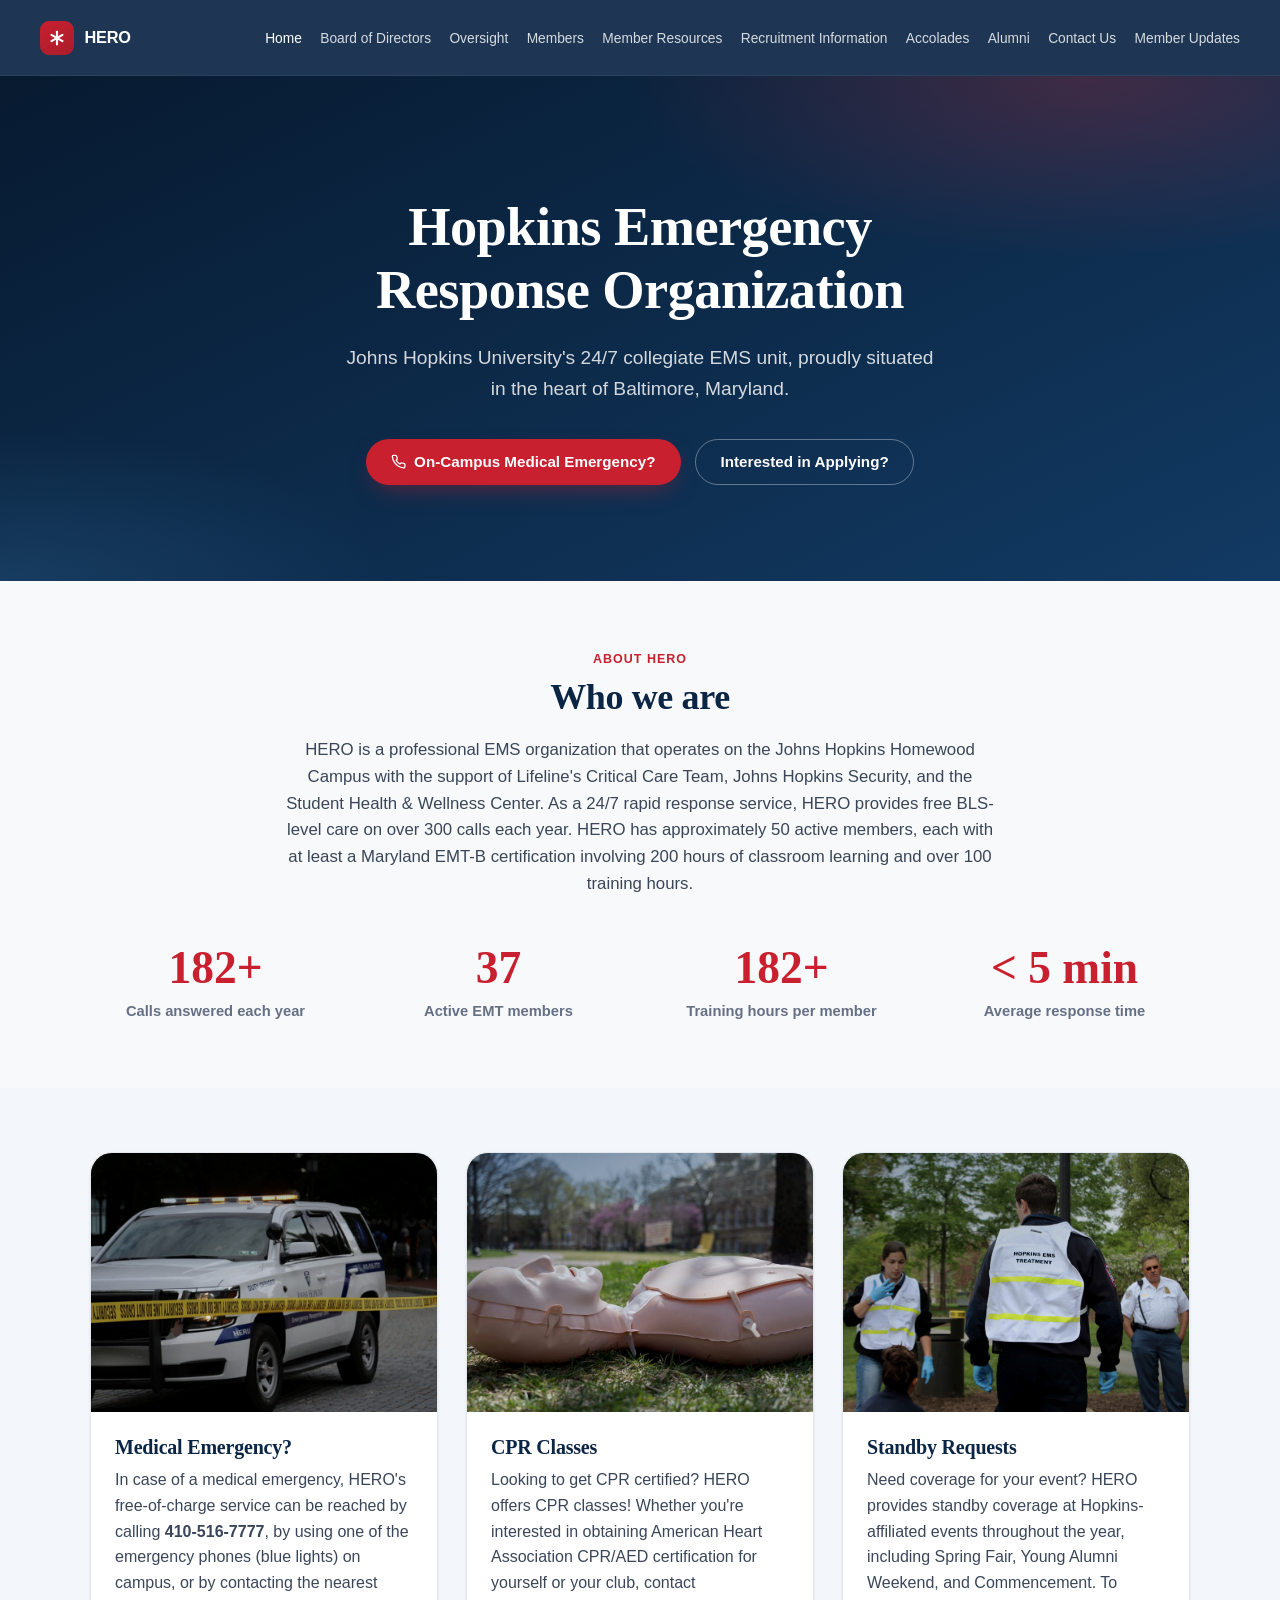
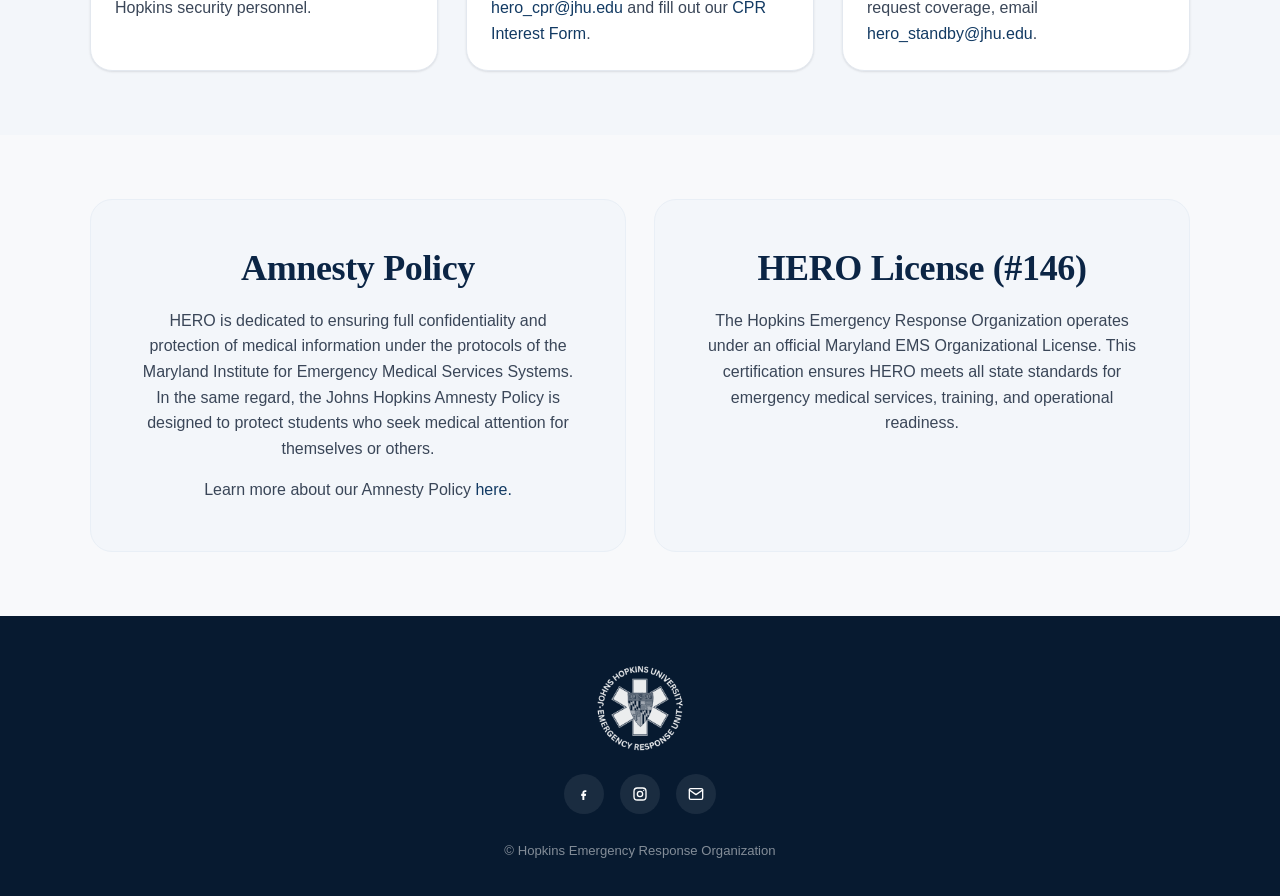
==== index.html @ b9e56971 "Update training hours stat to 200+ Co-Authored-By: Claude Sonnet 5.5 <noreply@anthropic.com>" ====
<!DOCTYPE html>
<html lang="en">
<head>
  <meta charset="utf-8" />
  <title>Hopkins Emergency Response Organization</title>
  <meta name="viewport" content="width=device-width, initial-scale=1" />
  <meta name="description" content="HERO is Johns Hopkins University's 24/7 collegiate EMS unit, proudly situated in the heart of Baltimore, Maryland." />
  <link rel="stylesheet" href="assets/css/site.css" />
</head>
<body>

  <!-- Header -->
  <header class="site-header">
    <div class="container">
      <a href="index.html" class="brand">
        <span class="mark"><svg viewBox="0 0 24 24" fill="currentColor" style="width:1em;height:1em;vertical-align:-0.125em;display:inline-block;"><rect x="10.4" y="1" width="3.2" height="22" rx="1.4"/><rect x="10.4" y="1" width="3.2" height="22" rx="1.4" transform="rotate(60 12 12)"/><rect x="10.4" y="1" width="3.2" height="22" rx="1.4" transform="rotate(120 12 12)"/></svg></span>
        <span class="brand-full">Hopkins Emergency Response Organization</span><span class="brand-short">HERO</span>
      </a>
      <button class="nav-toggle" type="button" aria-label="Toggle menu" aria-expanded="false">
        <svg viewBox="0 0 24 24" fill="none" stroke="currentColor" stroke-width="2" stroke-linecap="round"><line x1="3" y1="6" x2="21" y2="6"/><line x1="3" y1="12" x2="21" y2="12"/><line x1="3" y1="18" x2="21" y2="18"/></svg>
      </button>
      <nav class="site-nav">
        <ul>
          <li><a href="index.html" class="is-active">Home</a></li>
          <li><a href="board.html">Board of Directors</a></li>
          <li><a href="oversight.html">Oversight</a></li>
          <li><a href="members.html">Members</a></li>
          <li><a href="resources.html">Member Resources</a></li>
          <li><a href="recruitment.html">Recruitment Information</a></li>
          <li><a href="accolades.html">Accolades</a></li>
          <li><a href="alumni.html">Alumni</a></li>
          <li><a href="contact.html">Contact Us</a></li>
          <li><a href="updates.html">Member Updates</a></li>
        </ul>
      </nav>
    </div>
  </header>

  <!-- Hero / Banner -->
  <section class="hero">
    <div class="container">
      <h1 class="hero-title"><span class="title-line">Hopkins Emergency</span> <span class="title-line">Response Organization</span></h1>
      <p class="lede">
        Johns Hopkins University's 24/7 collegiate EMS unit, proudly situated in the heart of Baltimore, Maryland.
      </p>
      <div class="btn-group">
        <a href="tel:14105167777" class="btn btn-emergency">
          <svg viewBox="0 0 24 24" fill="none" stroke="currentColor" stroke-width="2" stroke-linecap="round" stroke-linejoin="round" style="width:1em;height:1em;vertical-align:-0.125em;display:inline-block;"><path d="M22 16.92v3a2 2 0 0 1-2.18 2 19.79 19.79 0 0 1-8.63-3.07 19.5 19.5 0 0 1-6-6 19.79 19.79 0 0 1-3.07-8.67A2 2 0 0 1 4.11 2h3a2 2 0 0 1 2 1.72c.127.96.361 1.903.7 2.81a2 2 0 0 1-.45 2.11L8.09 9.91a16 16 0 0 0 6 6l1.27-1.27a2 2 0 0 1 2.11-.45c.907.339 1.85.573 2.81.7A2 2 0 0 1 22 16.92z"/></svg> On-Campus Medical Emergency?
        </a>
        <a href="recruitment.html" class="btn btn-outline-light">Interested in Applying?</a>
      </div>
    </div>
  </section>

  <!-- About HERO -->
  <section class="section">
    <div class="container">
      <div class="section-head center">
        <span class="eyebrow">About HERO</span>
        <h2>Who we are</h2>
        <p>
          HERO is a professional EMS organization that operates on the Johns Hopkins Homewood Campus with the support
          of Lifeline's Critical Care Team, Johns Hopkins Security, and the Student Health &amp; Wellness Center.
          As a 24/7 rapid response service, HERO provides free BLS-level care on over 300 calls each year.
          HERO has approximately 50 active members, each with at least a Maryland EMT-B certification involving
          200 hours of classroom learning and over 100 training hours.
        </p>
      </div>
      <div class="stats-grid">
        <div class="stat">
          <span class="stat-number" data-count-to="200" data-suffix="+">0</span>
          <p class="stat-label">Calls answered each year</p>
        </div>
        <div class="stat">
          <span class="stat-number" data-count-to="41">0</span>
          <p class="stat-label">Active EMT members</p>
        </div>
        <div class="stat">
          <span class="stat-number" data-count-to="200" data-suffix="+">0</span>
          <p class="stat-label">Training hours per member</p>
        </div>
        <div class="stat">
          <span class="stat-number" data-count-to="5" data-prefix="&lt; " data-suffix=" min">0</span>
          <p class="stat-label">Average response time</p>
        </div>
      </div>
    </div>
  </section>

  <!-- What we do -->
  <section class="section alt">
    <div class="container">
      <div class="card-grid cols-2">

        <article class="card spotlight-card">
          <div class="card-media tint-photo">
            <img loading="lazy" src="images/2018hero2.jpg" alt="HERO team responding to call" />
          </div>
          <div class="card-body">
            <h3>Medical Emergency?</h3>
            <p>
              In case of a medical emergency, HERO's free-of-charge service can be reached by calling
              <strong>410-516-7777</strong>, by using one of the emergency phones (blue lights) on campus,
              or by contacting the nearest Hopkins security personnel.
            </p>
          </div>
        </article>

        <article class="card spotlight-card">
          <div class="card-media tint-photo">
            <img loading="lazy" src="images/2018cpr1.jpg" alt="CPR Training Class" />
          </div>
          <div class="card-body">
            <h3>CPR Classes</h3>
            <p>
              Looking to get CPR certified? HERO offers CPR classes! Whether you're interested in obtaining
              American Heart Association CPR/AED certification for yourself or your club, contact
              <a href="mailto:hero_cpr@jhu.edu">hero_cpr@jhu.edu</a> and fill out our
              <a href="https://forms.office.com/Pages/ResponsePage.aspx?id=OPSkn-axO0eAP4b4rt8N7BMdYwDraCZGoL9bric_xphUN0FCVEJQWkRON1c5OVIwMDMzR1pQWjNBNy4u">CPR
                Interest Form</a>.
            </p>
          </div>
        </article>

        <article class="card spotlight-card">
          <div class="card-media tint-photo">
            <img loading="lazy" src="images/2018standby3.jpg" alt="HERO providing standby coverage" />
          </div>
          <div class="card-body">
            <h3>Standby Requests</h3>
            <p>
              Need coverage for your event? HERO provides standby coverage at Hopkins-affiliated events throughout the year,
              including Spring Fair, Young Alumni Weekend, and Commencement.
              To request coverage, email <a href="mailto:hero_standby@jhu.edu">hero_standby@jhu.edu</a>.
            </p>
          </div>
        </article>

      </div>
    </div>
  </section>

  <!-- Amnesty Policy + License -->
  <section class="section">
    <div class="container">
      <div class="card-grid cols-2">
        <div class="callout">
          <div class="callout-inner">
            <h2>Amnesty Policy</h2>
            <p>
              HERO is dedicated to ensuring full confidentiality and protection of medical information under the
              protocols of the Maryland Institute for Emergency Medical Services Systems.
              In the same regard, the Johns Hopkins Amnesty Policy is designed to protect students who seek medical
              attention for themselves or others.
            </p>
            <p>
              Learn more about our Amnesty Policy
              <a href="https://studentaffairs.jhu.edu/viceprovost/student-conduct-ethics/amnesty-responsible-action/">here.</a>
            </p>
          </div>
        </div>
        <div class="callout">
          <div class="callout-inner">
            <h2>HERO License (#146)</h2>
            <p>
              The Hopkins Emergency Response Organization operates under an official Maryland EMS Organizational License.
              This certification ensures HERO meets all state standards for emergency medical services, training, and
              operational readiness.
            </p>
          </div>
        </div>
      </div>
    </div>
  </section>

  <!-- Footer -->
  <footer class="site-footer">
    <div class="container">
      <img class="footer-seal" src="images/HERO-seal-white.png" alt="Johns Hopkins University Emergency Response Unit seal" width="88" height="88" />
      <ul class="foot-icons">
        <li><a href="https://www.facebook.com/JohnsHopkinsHERO/" aria-label="Facebook"><svg viewBox="0 0 24 24" fill="currentColor" style="width:1em;height:1em;vertical-align:-0.125em;display:inline-block;"><path d="M13.5 9H15.5V6.2h-2C11.2 6.2 9.6 7.8 9.6 10v1.8H7.8V15H9.6v6h2.9v-6h2.2l.4-3.2h-2.6v-1.5c0-.8.3-1.3 1-1.3z"/></svg></a></li>
        <li><a href="https://www.instagram.com/jhu_hero/" aria-label="Instagram"><svg viewBox="0 0 24 24" fill="none" stroke="currentColor" stroke-width="2" style="width:1em;height:1em;vertical-align:-0.125em;display:inline-block;"><rect x="3" y="3" width="18" height="18" rx="5"/><circle cx="12" cy="12" r="4"/><circle cx="17.5" cy="6.5" r="1" fill="currentColor" stroke="none"/></svg></a></li>
        <li><a href="mailto:hero_captain@jhu.edu" aria-label="Email"><svg viewBox="0 0 24 24" fill="none" stroke="currentColor" stroke-width="2" stroke-linecap="round" stroke-linejoin="round" style="width:1em;height:1em;vertical-align:-0.125em;display:inline-block;"><rect x="2" y="4" width="20" height="16" rx="2"/><path d="m22 6-10 7L2 6"/></svg></a></li>
      </ul>
      <ul class="copyright">
        <li>&copy; Hopkins Emergency Response Organization</li>
      </ul>
    </div>
  </footer>

  <script src="assets/js/site.js"></script>
</body>
</html>
---- assets/css/site.css ----
/* ==========================================================================
   HERO — Site Design System
   Hand-written stylesheet replacing the old HTML5UP "Spectral" template.
   ========================================================================== */

:root {
  /* Palette */
  --navy-950: #071a30;
  --navy-900: #0b2545;
  --navy-800: #123a63;
  --navy-700: #1c4d7d;
  --navy-600: #2b628f;
  --navy-100: #e9eff6;
  --navy-50:  #f3f6fa;

  --red-700: #a91d2b;
  --red-600: #c8202f;
  --red-500: #d9313f;
  --red-100: #fbe7e8;

  --ink: #101828;
  --ink-soft: #3a4658;
  --muted: #667085;
  --line: #e3e8ef;
  --paper: #ffffff;
  --bg: #f8f9fb;

  /* Scale */
  --radius-sm: 8px;
  --radius-md: 14px;
  --radius-lg: 22px;
  --radius-pill: 999px;

  --shadow-sm: 0 1px 2px rgba(16, 24, 40, .06), 0 1px 3px rgba(16, 24, 40, .06);
  --shadow-md: 0 12px 28px -12px rgba(11, 37, 69, .22);
  --shadow-lg: 0 30px 60px -24px rgba(11, 37, 69, .35);

  --container: 1180px;
  --header-h: 76px;

  /* Johns Hopkins brand system defaults: Georgia / Tahoma, until Hopkins Slab
     web-font hosting is available. */
  --font-heading: Georgia, 'Times New Roman', serif;
  --font-body: Tahoma, 'Segoe UI', Verdana, Arial, sans-serif;
}

/* ---------- Reset / base ---------- */
* { box-sizing: border-box; }
html { scroll-behavior: smooth; }

/* Large monitors: scale type and the content column up so the site doesn't
   look tiny in a narrow strip. rem-based sizes follow the root font size. */
@media (min-width: 1800px) {
  html { font-size: 112.5%; }
  :root { --container: 1320px; --header-h: 84px; }
}
@media (min-width: 2200px) {
  html { font-size: 125%; }
  :root { --container: 1480px; --header-h: 92px; }
}

body {
  margin: 0;
  font-family: var(--font-body);
  color: var(--ink);
  background: var(--bg);
  padding-top: var(--header-h);
  transition: padding-top .25s ease;
  -webkit-font-smoothing: antialiased;
  line-height: 1.6;
}

/* ---------- Scroll reveal ---------- */
/* Uses the independent `translate` property (not `transform`) so it never
   collides with components that already transition `transform` on hover
   (.card, .doc-tile) — those add their own opacity/translate transition below. */
.reveal {
  opacity: 0;
  translate: 0 18px;
  transition: opacity .6s ease, translate .6s ease;
}
.reveal.is-visible { opacity: 1; translate: 0 0; }

.card-grid > .reveal:nth-child(2), .bio-grid > .reveal:nth-child(2) { transition-delay: .08s; }
.card-grid > .reveal:nth-child(3), .bio-grid > .reveal:nth-child(3) { transition-delay: .16s; }
.card-grid > .reveal:nth-child(4) { transition-delay: .24s; }

@media (prefers-reduced-motion: reduce) {
  .reveal, html.is-scrolled { transition: none !important; }
}

img { max-width: 100%; display: block; }

a { color: var(--navy-800); text-decoration: none; }
a:hover { color: var(--navy-600); }

h1, h2, h3, h4, h5, h6 {
  font-family: var(--font-heading);
  color: var(--navy-900);
  line-height: 1.15;
  margin: 0 0 .5em;
  font-weight: 700;
  letter-spacing: -0.01em;
}

h2 { font-size: clamp(1.6rem, 1.3rem + 1.2vw, 2.25rem); }
h3 { font-size: 1.25rem; }
h4 { font-size: 1.05rem; }

p { margin: 0 0 1em; color: var(--ink-soft); }

.container {
  max-width: var(--container);
  margin-inline: auto;
  padding-inline: clamp(1.25rem, 4vw, 2.5rem);
}

section.section { padding-block: clamp(3rem, 5vw, 5rem); }
section.section.tight { padding-block: clamp(2rem, 3vw, 3rem); }
section.section.alt { background: var(--navy-50); }
section.section.navy { background: var(--navy-900); color: #fff; }
section.section.navy h2, section.section.navy h3 { color: #fff; }
section.section.navy p { color: rgba(255, 255, 255, .78); }

.eyebrow {
  display: inline-block;
  font-size: .78rem;
  font-weight: 700;
  letter-spacing: .08em;
  text-transform: uppercase;
  color: var(--red-600);
  margin-bottom: .6em;
}

.section-head { max-width: 720px; margin: 0 0 2.5rem; }
.section-head.center { margin-inline: auto; text-align: center; }
.section-head p { font-size: 1.05rem; }

/* ---------- Stats ---------- */
.stats-grid {
  display: grid;
  grid-template-columns: repeat(4, 1fr);
  gap: 2rem;
  margin-top: 3rem;
  text-align: center;
}
.stat-number {
  display: block;
  font-family: var(--font-heading);
  font-weight: 600;
  font-size: clamp(2rem, 1.4rem + 1.8vw, 3.1rem);
  white-space: nowrap;
  line-height: 1;
  color: var(--red-600);
  font-variant-numeric: tabular-nums;
}
.stat-label {
  margin: .6em 0 0;
  font-weight: 600;
  font-size: .92rem;
  color: var(--muted);
}

@media (max-width: 700px) {
  .stats-grid { grid-template-columns: repeat(2, 1fr); gap: 2rem 1rem; }
}

/* ---------- Header / Nav ---------- */
html.is-scrolled { --header-h: 56px; }
@media (min-width: 1800px) { html.is-scrolled { --header-h: 62px; } }
@media (min-width: 2200px) { html.is-scrolled { --header-h: 68px; } }

.site-header {
  position: fixed;
  inset-block-start: 0;
  inset-inline: 0;
  height: var(--header-h);
  z-index: 1000;
  background: rgba(11, 37, 69, .92);
  backdrop-filter: blur(10px);
  border-bottom: 1px solid rgba(255, 255, 255, .06);
  transition: height .2s ease, background-color .2s ease, box-shadow .2s ease;
}
html.is-scrolled .site-header {
  background: rgba(9, 30, 56, .97);
  box-shadow: var(--shadow-sm);
}

.site-header .container {
  max-width: calc(var(--container) + 24rem);
  height: 100%;
  display: flex;
  align-items: center;
  justify-content: space-between;
  gap: 1.5rem;
}

.brand {
  display: flex;
  align-items: center;
  gap: .65rem;
  color: #fff;
  font-weight: 700;
  font-size: 1.02rem;
  letter-spacing: -0.01em;
  white-space: nowrap;
  flex: none;
}
.brand .brand-full,
.brand .brand-short {
  overflow: hidden;
  text-overflow: ellipsis;
}
.brand:hover { color: #fff; opacity: .9; }
.brand .mark {
  width: 34px;
  height: 34px;
  border-radius: 9px;
  background: linear-gradient(145deg, var(--red-600), var(--red-700));
  display: flex;
  align-items: center;
  justify-content: center;
  color: #fff;
  font-size: 1rem;
  flex: none;
  transition: width .2s ease, height .2s ease, font-size .2s ease;
}
html.is-scrolled .brand .mark {
  width: 26px;
  height: 26px;
  font-size: .8rem;
}
html.is-scrolled .brand { font-size: .92rem; }
.brand { transition: font-size .2s ease; }
.brand .brand-short { display: none; }

@media (max-width: 1499px) and (min-width: 1200px) {
  .brand .brand-full { display: none; }
  .brand .brand-short { display: inline; }
}
@media (max-width: 560px) {
  .brand .brand-full { display: none; }
  .brand .brand-short { display: inline; }
}

.site-nav ul {
  list-style: none;
  display: flex;
  align-items: center;
  gap: 1.15rem;
  margin: 0;
  padding: 0;
}

.site-nav a {
  color: rgba(255, 255, 255, .82);
  font-weight: 500;
  font-size: .86rem;
  white-space: nowrap;
}
.site-nav a:hover, .site-nav a.is-active { color: #fff; }

.nav-toggle {
  display: none;
  background: none;
  border: none;
  color: #fff;
  width: 40px;
  height: 40px;
  align-items: center;
  justify-content: center;
  cursor: pointer;
  border-radius: var(--radius-sm);
}
.nav-toggle:hover { background: rgba(255, 255, 255, .08); }
.nav-toggle svg { width: 22px; height: 22px; }

@media (max-width: 1199px) {
  .nav-toggle { display: flex; }
  .site-nav {
    position: fixed;
    top: var(--header-h);
    left: 0;
    right: 0;
    background: var(--navy-900);
    max-height: 0;
    overflow: hidden;
    transition: max-height .3s ease;
    border-bottom: 1px solid rgba(255, 255, 255, .08);
  }
  .site-nav.is-open { max-height: 80vh; overflow-y: auto; }
  .site-nav ul {
    flex-direction: column;
    align-items: stretch;
    gap: 0;
    padding: .5rem 0 1rem;
  }
  .site-nav li { border-top: 1px solid rgba(255, 255, 255, .06); }
  .site-nav a { display: block; padding: .9rem clamp(1.25rem, 4vw, 2.5rem); }
}

/* ---------- Buttons ---------- */
.btn {
  display: inline-flex;
  align-items: center;
  justify-content: center;
  gap: .5em;
  padding: .85em 1.6em;
  border-radius: var(--radius-pill);
  font-weight: 600;
  font-size: .95rem;
  border: 1px solid transparent;
  cursor: pointer;
  transition: transform .15s ease, box-shadow .15s ease, background-color .15s ease, color .15s ease;
  line-height: 1.2;
}
.btn:hover { transform: translateY(-1px); }

.btn-primary { background: var(--navy-900); color: #fff; box-shadow: var(--shadow-sm); }
.btn-primary:hover { background: var(--navy-800); color: #fff; box-shadow: var(--shadow-md); }

.btn-emergency { background: var(--red-600); color: #fff; box-shadow: 0 10px 24px -10px rgba(200, 32, 47, .55); }
.btn-emergency:hover { background: var(--red-700); color: #fff; }

.btn-outline { background: transparent; color: var(--navy-900); border-color: var(--line); }
.btn-outline:hover { border-color: var(--navy-800); color: var(--navy-900); }

.btn-outline-light { background: transparent; color: #fff; border-color: rgba(255, 255, 255, .35); }
.btn-outline-light:hover { border-color: #fff; color: #fff; }

.btn-sm { padding: .6em 1.2em; font-size: .85rem; }

.btn-group { display: flex; flex-wrap: wrap; gap: .9rem; }
.btn-group.center { justify-content: center; }

/* ---------- Hero (page banners) ---------- */
.hero {
  position: relative;
  background: linear-gradient(155deg, var(--navy-950), var(--navy-800));
  color: #fff;
  padding-block: clamp(4.5rem, 10vw, 7.5rem) clamp(3.5rem, 8vw, 6rem);
  overflow: hidden;
}
.hero::before {
  content: "";
  position: absolute;
  inset: 0;
  background:
    radial-gradient(60% 60% at 85% 0%, rgba(217, 49, 63, .25), transparent 60%),
    radial-gradient(50% 50% at 0% 100%, rgba(43, 98, 143, .35), transparent 60%);
}
.hero .container { position: relative; text-align: center; }
.hero h1 {
  color: #fff;
  font-size: clamp(2.1rem, 1.6rem + 2.4vw, 3.4rem);
  max-width: 18ch;
  margin-inline: auto;
  margin-bottom: .4em;
}
.hero .hero-title { max-width: none; }
.hero .hero-title .title-line { display: block; white-space: nowrap; }
@media (max-width: 600px) {
  .hero .hero-title { max-width: min-content; }
  .hero .hero-title .title-line { display: inline; white-space: normal; }
}
.hero .lede {
  color: rgba(255, 255, 255, .82);
  font-size: clamp(1rem, .9rem + .4vw, 1.2rem);
  max-width: 56ch;
  margin-inline: auto;
  margin-bottom: 1.8em;
}
.hero .btn-group { justify-content: center; }
@media (max-width: 600px) {
  .hero .container { text-align: left; }
  .hero h1, .hero .lede { margin-inline: 0; }
  .hero .btn-group { justify-content: flex-start; }
}
.hero.hero-compact { padding-block: clamp(3.5rem, 7vw, 5.5rem) clamp(2.5rem, 5vw, 4rem); }
.hero.hero-compact h1 { font-size: clamp(1.9rem, 1.6rem + 1.4vw, 2.6rem); }

.hero-photo {
  position: relative;
  z-index: 1;
  border-radius: var(--radius-lg);
  overflow: hidden;
  box-shadow: var(--shadow-lg);
  aspect-ratio: 16/10;
}
.hero-photo img { width: 100%; height: 100%; object-fit: cover; }

/* ---------- Cards / grids ---------- */
.card-grid {
  display: grid;
  grid-template-columns: repeat(auto-fit, minmax(260px, 1fr));
  gap: 1.75rem;
}
.card-grid.cols-2 { grid-template-columns: repeat(auto-fit, minmax(320px, 1fr)); }
.card-grid.cols-4 { grid-template-columns: repeat(auto-fit, minmax(200px, 1fr)); }

.card {
  background: var(--paper);
  border: 1px solid var(--line);
  border-radius: var(--radius-lg);
  box-shadow: var(--shadow-sm);
  overflow: hidden;
  transition: box-shadow .2s ease, transform .2s ease, opacity .6s ease, translate .6s ease;
}
.card:hover { box-shadow: var(--shadow-md); transform: translateY(-2px); }

.card .card-media { aspect-ratio: 4/3; overflow: hidden; position: relative; }
.card .card-media img { width: 100%; height: 100%; object-fit: cover; }
.card .card-body { padding: 1.5rem; }
.card .card-body h3 { margin-bottom: .4em; }
.card .card-body p:last-child { margin-bottom: 0; }

/* Spotlight cards (index.html) */
.spotlight-card .card-body .btn { margin-top: .5rem; }

/* Bio card (board of directors / coordinators) */
.bio-card {
  display: grid;
  grid-template-columns: 220px 1fr;
  gap: 0;
  background: var(--paper);
  border: 1px solid var(--line);
  border-radius: var(--radius-lg);
  box-shadow: var(--shadow-sm);
  overflow: hidden;
}
.bio-card .bio-photo { aspect-ratio: 3/4; overflow: hidden; background: var(--navy-50); }
.bio-card .bio-photo img { width: 100%; height: 100%; object-fit: cover; }
.bio-card .bio-body { padding: 1.6rem 1.8rem; }
.bio-card .bio-role { font-size: .78rem; font-weight: 700; letter-spacing: .06em; text-transform: uppercase; color: var(--red-600); margin-bottom: .3em; }
.bio-card .bio-name { margin: 0 0 .6em; font-size: 1.3rem; }
.bio-card .bio-email {
  display: inline-flex; align-items: center; gap: .4em;
  font-size: .82rem; font-weight: 600; color: var(--navy-700);
  margin-bottom: .9em;
}
.bio-card .bio-email:hover { color: var(--red-600); }
.bio-card p { font-size: .95rem; margin-bottom: 0; }

@media (max-width: 640px) {
  .bio-card { grid-template-columns: 1fr; }
  .bio-card .bio-photo { aspect-ratio: 16/10; }
}

.bio-grid { display: grid; gap: 1.75rem; }

/* Person card (members grids — photo + name + program, no bio) */
.person-card { text-align: center; }
.person-card .person-photo {
  aspect-ratio: 3/4;
  border-radius: var(--radius-md);
  overflow: hidden;
  margin-bottom: .8rem;
  background: var(--navy-50);
  box-shadow: var(--shadow-sm);
}
.person-card .person-photo img { width: 100%; height: 100%; object-fit: cover; }
.person-card h4 { margin-bottom: .2em; font-size: 1rem; }
.person-card .person-sub { font-size: .85rem; color: var(--muted); margin: 0; }

/* Team card (oversight.html) */
.team-card { text-align: center; padding: 2rem 1.5rem; }
.team-card .person-photo {
  aspect-ratio: 3/4;
  border-radius: var(--radius-md);
  overflow: hidden;
  margin: 0 auto 1.1rem;
  max-width: 190px;
  background: var(--navy-50);
  box-shadow: var(--shadow-sm);
}
.team-card .person-photo img { width: 100%; height: 100%; object-fit: cover; }
.team-card h3 { font-size: .78rem; font-weight: 700; letter-spacing: .06em; text-transform: uppercase; color: var(--red-600); margin-bottom: .7em; }
.team-card p { color: var(--ink); font-weight: 600; margin-bottom: 0; }

/* ---------- Callouts ---------- */
.callout {
  background: var(--navy-50);
  border: 1px solid var(--navy-100);
  border-radius: var(--radius-lg);
  padding: clamp(2rem, 4vw, 3rem);
  text-align: center;
}
.callout.callout-navy {
  background: linear-gradient(155deg, var(--navy-950), var(--navy-800));
  color: #fff;
  border: none;
}
.callout.callout-navy h2 { color: #fff; }
.callout.callout-navy p { color: rgba(255, 255, 255, .82); }
.callout p:last-of-type { margin-bottom: 0; }
.callout .callout-inner { max-width: 760px; margin-inline: auto; }

/* Split content block (image + text, e.g. contact.html) */
.split {
  display: grid;
  grid-template-columns: 1fr 1fr;
  gap: 2.5rem;
  align-items: center;
}
.split .split-media { border-radius: var(--radius-lg); overflow: hidden; box-shadow: var(--shadow-md); aspect-ratio: 4/3; }
.split .split-media img { width: 100%; height: 100%; object-fit: cover; }
.split .split-body p:last-of-type { margin-bottom: 1.4em; }
@media (max-width: 760px) {
  .split { grid-template-columns: 1fr; }
}

/* ---------- Document list (resources.html) ---------- */
.doc-list { list-style: none; margin: 0; padding: 0; display: grid; gap: .75rem; }
.doc-tile {
  display: flex;
  align-items: center;
  gap: .9rem;
  background: var(--paper);
  border: 1px solid var(--line);
  border-radius: var(--radius-md);
  padding: 1rem 1.25rem;
  box-shadow: var(--shadow-sm);
  transition: box-shadow .2s ease, border-color .2s ease, opacity .6s ease, translate .6s ease;
}
.doc-tile:hover { box-shadow: var(--shadow-md); border-color: var(--navy-100); }
.doc-tile .doc-icon {
  flex: none;
  width: 38px; height: 38px;
  border-radius: var(--radius-sm);
  background: var(--navy-100);
  color: var(--navy-800);
  display: flex; align-items: center; justify-content: center;
}
.doc-tile a { color: var(--ink); font-weight: 600; font-size: .96rem; }
.doc-tile a:hover { color: var(--navy-700); }

/* ---------- Tabs (anchor-jump sub nav) ---------- */
.tab-nav {
  display: flex;
  flex-wrap: wrap;
  gap: .6rem;
  justify-content: center;
  margin-bottom: 2.5rem;
}
.tab-nav a {
  padding: .55em 1.2em;
  border-radius: var(--radius-pill);
  background: var(--navy-50);
  border: 1px solid var(--navy-100);
  color: var(--navy-800);
  font-size: .88rem;
  font-weight: 600;
}
.tab-nav a:hover { background: var(--navy-100); }

/* ---------- Tables ---------- */
.table-clean-wrapper { overflow-x: auto; border-radius: var(--radius-md); border: 1px solid var(--line); }
table.table-clean { width: 100%; border-collapse: collapse; background: var(--paper); }
table.table-clean td, table.table-clean th {
  padding: .7em 1em;
  text-align: left;
  border-bottom: 1px solid var(--line);
  font-size: .92rem;
  color: var(--ink-soft);
}
table.table-clean tr:last-child td { border-bottom: none; }
table.table-clean tr:nth-child(even) { background: var(--navy-50); }

.name-grid {
  display: grid;
  grid-template-columns: repeat(auto-fill, minmax(170px, 1fr));
  gap: .5rem .75rem;
}
.name-grid span {
  display: block;
  padding: .5em .1em;
  border-bottom: 1px dashed var(--line);
  font-size: .92rem;
  color: var(--ink-soft);
}

.class-group { margin-bottom: 2.2rem; }
.class-group h4 {
  font-size: .82rem;
  font-weight: 700;
  letter-spacing: .06em;
  text-transform: uppercase;
  color: var(--navy-700);
  margin-bottom: .8em;
  padding-bottom: .5em;
  border-bottom: 1px solid var(--line);
}

/* ---------- Photo tint (event / action photography) ---------- */
.tint-photo { position: relative; overflow: hidden; }
.tint-photo img { filter: saturate(.85) contrast(1.05); }
.tint-photo::after {
  content: "";
  position: absolute;
  inset: 0;
  background: linear-gradient(160deg, rgba(11, 37, 69, .5), rgba(11, 37, 69, .12) 60%, rgba(11, 37, 69, .35));
  mix-blend-mode: multiply;
  pointer-events: none;
}
.hero-photo.tint-photo::after { mix-blend-mode: multiply; }

/* ---------- Footer ---------- */
.site-footer {
  background: var(--navy-950);
  color: rgba(255, 255, 255, .75);
  padding-block: 3rem 2.2rem;
  text-align: center;
}
.site-footer .footer-seal { width: 88px; height: auto; margin: 0 auto 1.4rem; opacity: .92; }
.site-footer .foot-icons {
  list-style: none;
  display: flex;
  justify-content: center;
  gap: 1rem;
  margin: 0 0 1.6rem;
  padding: 0;
}
.site-footer .foot-icons a {
  width: 40px; height: 40px;
  display: flex; align-items: center; justify-content: center;
  border-radius: 50%;
  background: rgba(255, 255, 255, .08);
  color: #fff;
}
.site-footer .foot-icons a:hover { background: var(--red-600); color: #fff; }
.site-footer .copyright {
  list-style: none; margin: 0; padding: 0;
  display: flex; justify-content: center; gap: .5rem;
  font-size: .82rem; color: rgba(255, 255, 255, .5);
  flex-wrap: wrap;
}
.site-footer .copyright a { color: rgba(255, 255, 255, .65); }
.site-footer .copyright li + li::before { content: "•"; margin-right: .5rem; }

/* ---------- Utilities ---------- */
.text-center { text-align: center; }
.mt-0 { margin-top: 0; }
.icon-inline { width: 1em; height: 1em; display: inline-block; vertical-align: -0.125em; }

/* ---------- Carousel (updates.html) ---------- */
.carousel {
  position: relative;
  border-radius: var(--radius-lg);
  overflow: hidden;
  box-shadow: var(--shadow-lg);
  background: var(--navy-950);
}
.carousel-track {
  display: flex;
  scroll-snap-type: x mandatory;
  overflow-x: auto;
  scrollbar-width: none;
}
.carousel-track::-webkit-scrollbar { display: none; }
.carousel-slide {
  flex: 0 0 100%;
  scroll-snap-align: start;
  position: relative;
  aspect-ratio: 16/9;
}
.carousel-slide img { width: 100%; height: 100%; object-fit: cover; }
.carousel-slide::after {
  content: "";
  position: absolute; inset: 0;
  background: linear-gradient(to top, rgba(7, 26, 48, .78), rgba(7, 26, 48, 0) 55%);
}
.carousel-caption {
  position: absolute;
  left: 0; right: 0;
  bottom: .7rem;
  z-index: 2;
  color: #fff;
  font-family: var(--font-body);
  font-size: clamp(.72rem, .65rem + .3vw, .9rem);
  font-weight: 600;
  letter-spacing: .05em;
  text-align: center;
  white-space: nowrap;
  overflow: hidden;
  text-overflow: ellipsis;
  margin: 0;
  padding-inline: 5.5rem;
}
.carousel-controls {
  position: absolute;
  inset-inline: 0;
  top: 50%;
  transform: translateY(-50%);
  display: flex;
  justify-content: space-between;
  padding-inline: 1rem;
  pointer-events: none;
}
.carousel-btn {
  pointer-events: auto;
  width: 42px; height: 42px;
  border-radius: 50%;
  border: none;
  background: rgba(7, 26, 48, .55);
  color: #fff;
  display: flex; align-items: center; justify-content: center;
  cursor: pointer;
  backdrop-filter: blur(4px);
}
.carousel-btn:hover { background: rgba(200, 32, 47, .85); }
.carousel-dots {
  position: absolute;
  bottom: .85rem;
  right: 1rem;
  display: flex;
  gap: .5rem;
  z-index: 2;
}
.carousel-dots button {
  width: 9px; height: 9px;
  border-radius: 50%;
  border: none;
  background: rgba(255, 255, 255, .4);
  cursor: pointer;
  padding: 0;
}
.carousel-dots button.is-active { background: #fff; width: 22px; border-radius: 5px; }

/* ---------- Back to top ---------- */
.back-to-top {
  position: fixed;
  right: clamp(1rem, 3vw, 2rem);
  bottom: clamp(1rem, 3vw, 2rem);
  width: 46px;
  height: 46px;
  border-radius: 50%;
  border: none;
  background: var(--navy-900);
  color: #fff;
  display: flex;
  align-items: center;
  justify-content: center;
  cursor: pointer;
  box-shadow: var(--shadow-md);
  z-index: 900;
  opacity: 0;
  translate: 0 12px;
  pointer-events: none;
  transition: opacity .2s ease, translate .2s ease, background-color .2s ease;
}
.back-to-top.is-visible { opacity: 1; translate: 0 0; pointer-events: auto; }
.back-to-top:hover { background: var(--red-600); }
.back-to-top svg { width: 20px; height: 20px; }

/* ---------- Countdown ---------- */
.countdown {
  display: flex;
  gap: 1.25rem;
  justify-content: center;
  margin: 2rem 0;
  flex-wrap: wrap;
}
.countdown .unit { text-align: center; min-width: 72px; }
.countdown .unit .num {
  display: block;
  font-family: var(--font-heading);
  font-weight: 600;
  font-size: clamp(1.8rem, 1.5rem + 1vw, 2.4rem);
  color: var(--navy-900);
  line-height: 1;
  font-variant-numeric: tabular-nums;
}
.countdown .unit .lbl {
  display: block;
  font-size: .74rem;
  font-weight: 700;
  letter-spacing: .06em;
  text-transform: uppercase;
  color: var(--muted);
  margin-top: .4em;
}
.countdown.is-past { display: none; }

/* ---------- Scrollspy tab nav ---------- */
.tab-nav a.is-active {
  background: var(--navy-900);
  border-color: var(--navy-900);
  color: #fff;
}

/* ---------- Responsive tweaks ---------- */
@media (max-width: 760px) {
  .bio-card .bio-body { padding: 1.4rem; }
  .card-grid.cols-4 { grid-template-columns: repeat(auto-fit, minmax(150px, 1fr)); }
}
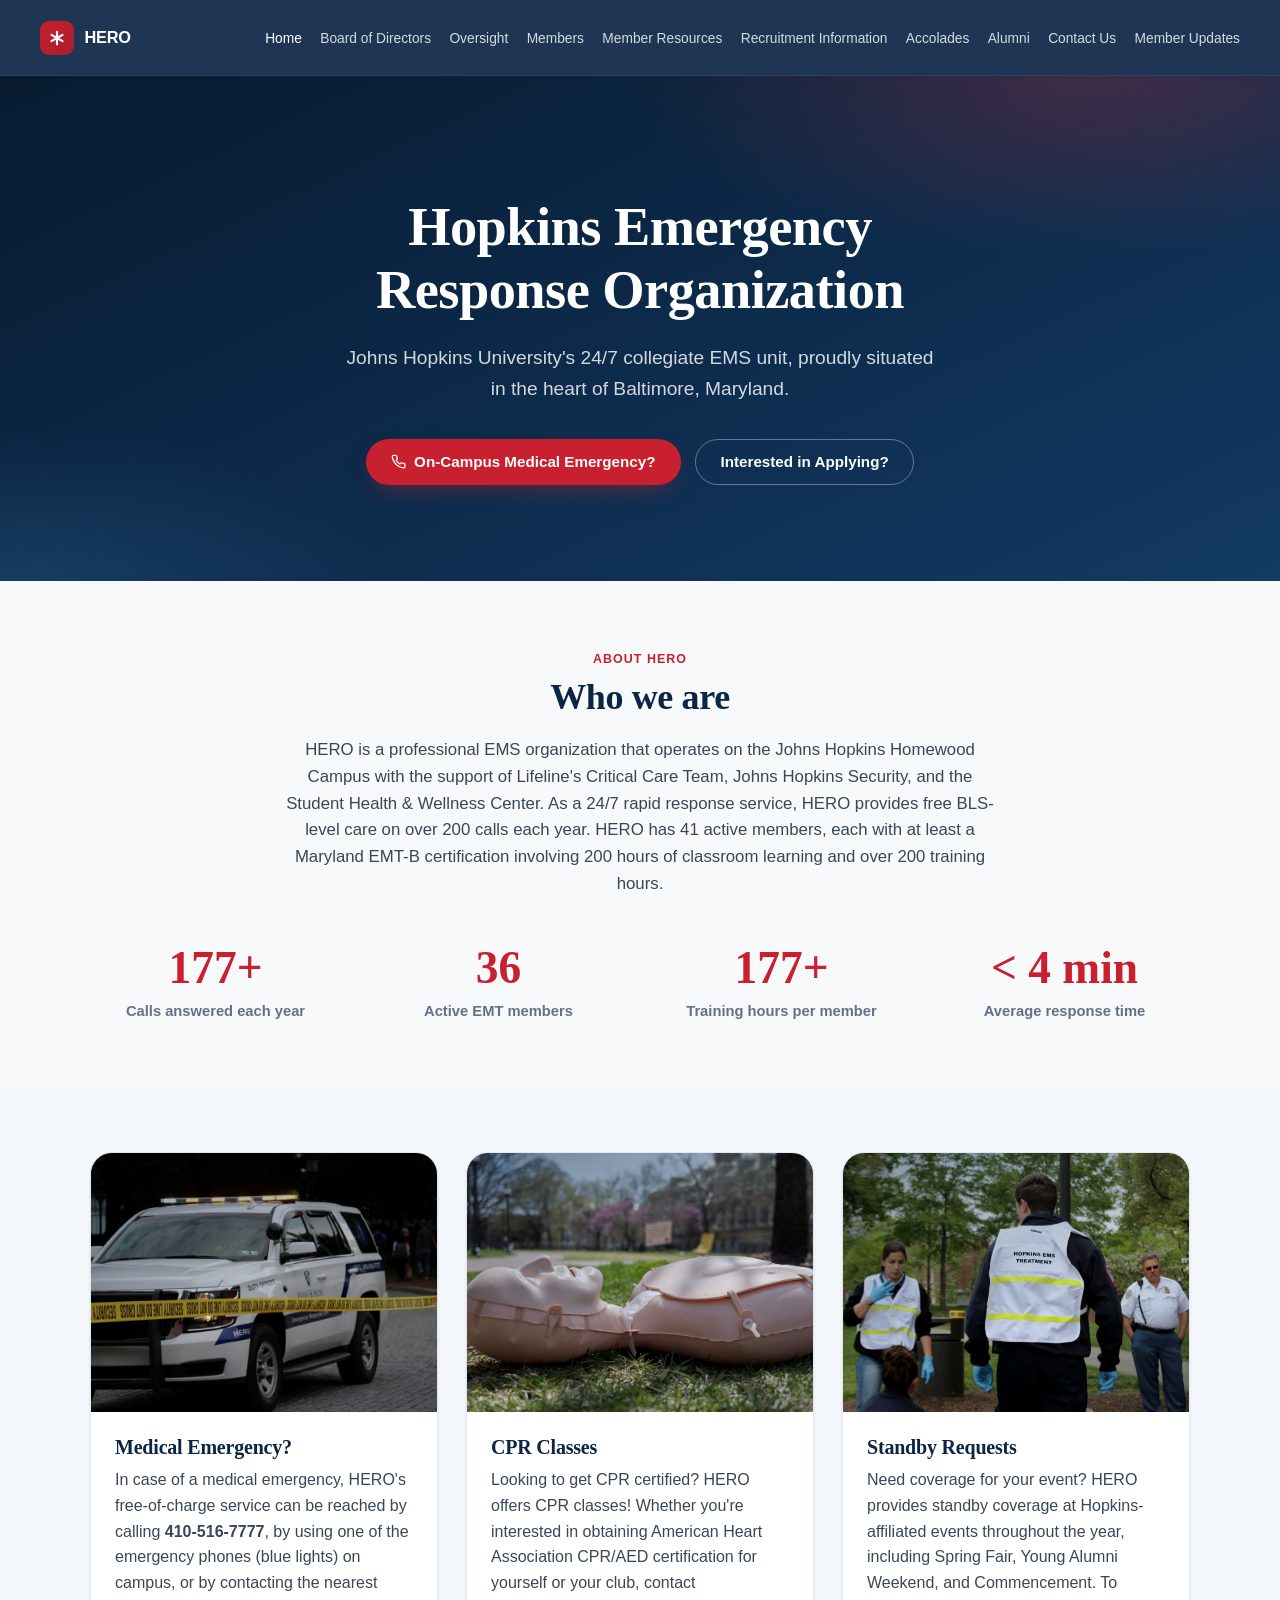
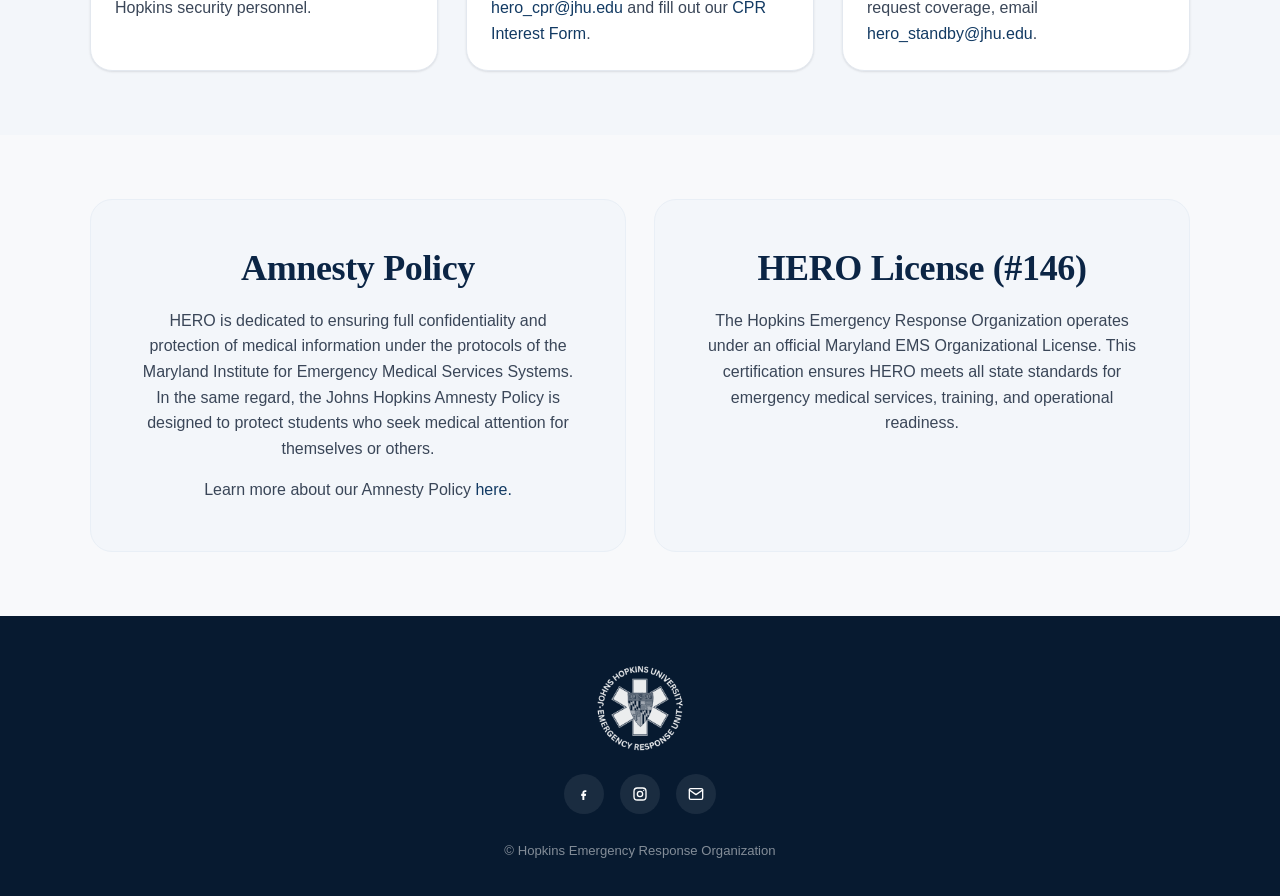
==== commit bc249f8e: "Update About paragraph to match stats (200+ calls, 41 members, 200+ hours) Co-Authored-By: Claude So" ====
--- a/index.html
+++ b/index.html
@@ -61,9 +61,9 @@
         <p>
           HERO is a professional EMS organization that operates on the Johns Hopkins Homewood Campus with the support
           of Lifeline's Critical Care Team, Johns Hopkins Security, and the Student Health &amp; Wellness Center.
-          As a 24/7 rapid response service, HERO provides free BLS-level care on over 300 calls each year.
-          HERO has approximately 50 active members, each with at least a Maryland EMT-B certification involving
-          200 hours of classroom learning and over 100 training hours.
+          As a 24/7 rapid response service, HERO provides free BLS-level care on over 200 calls each year.
+          HERO has 41 active members, each with at least a Maryland EMT-B certification involving
+          200 hours of classroom learning and over 200 training hours.
         </p>
       </div>
       <div class="stats-grid">
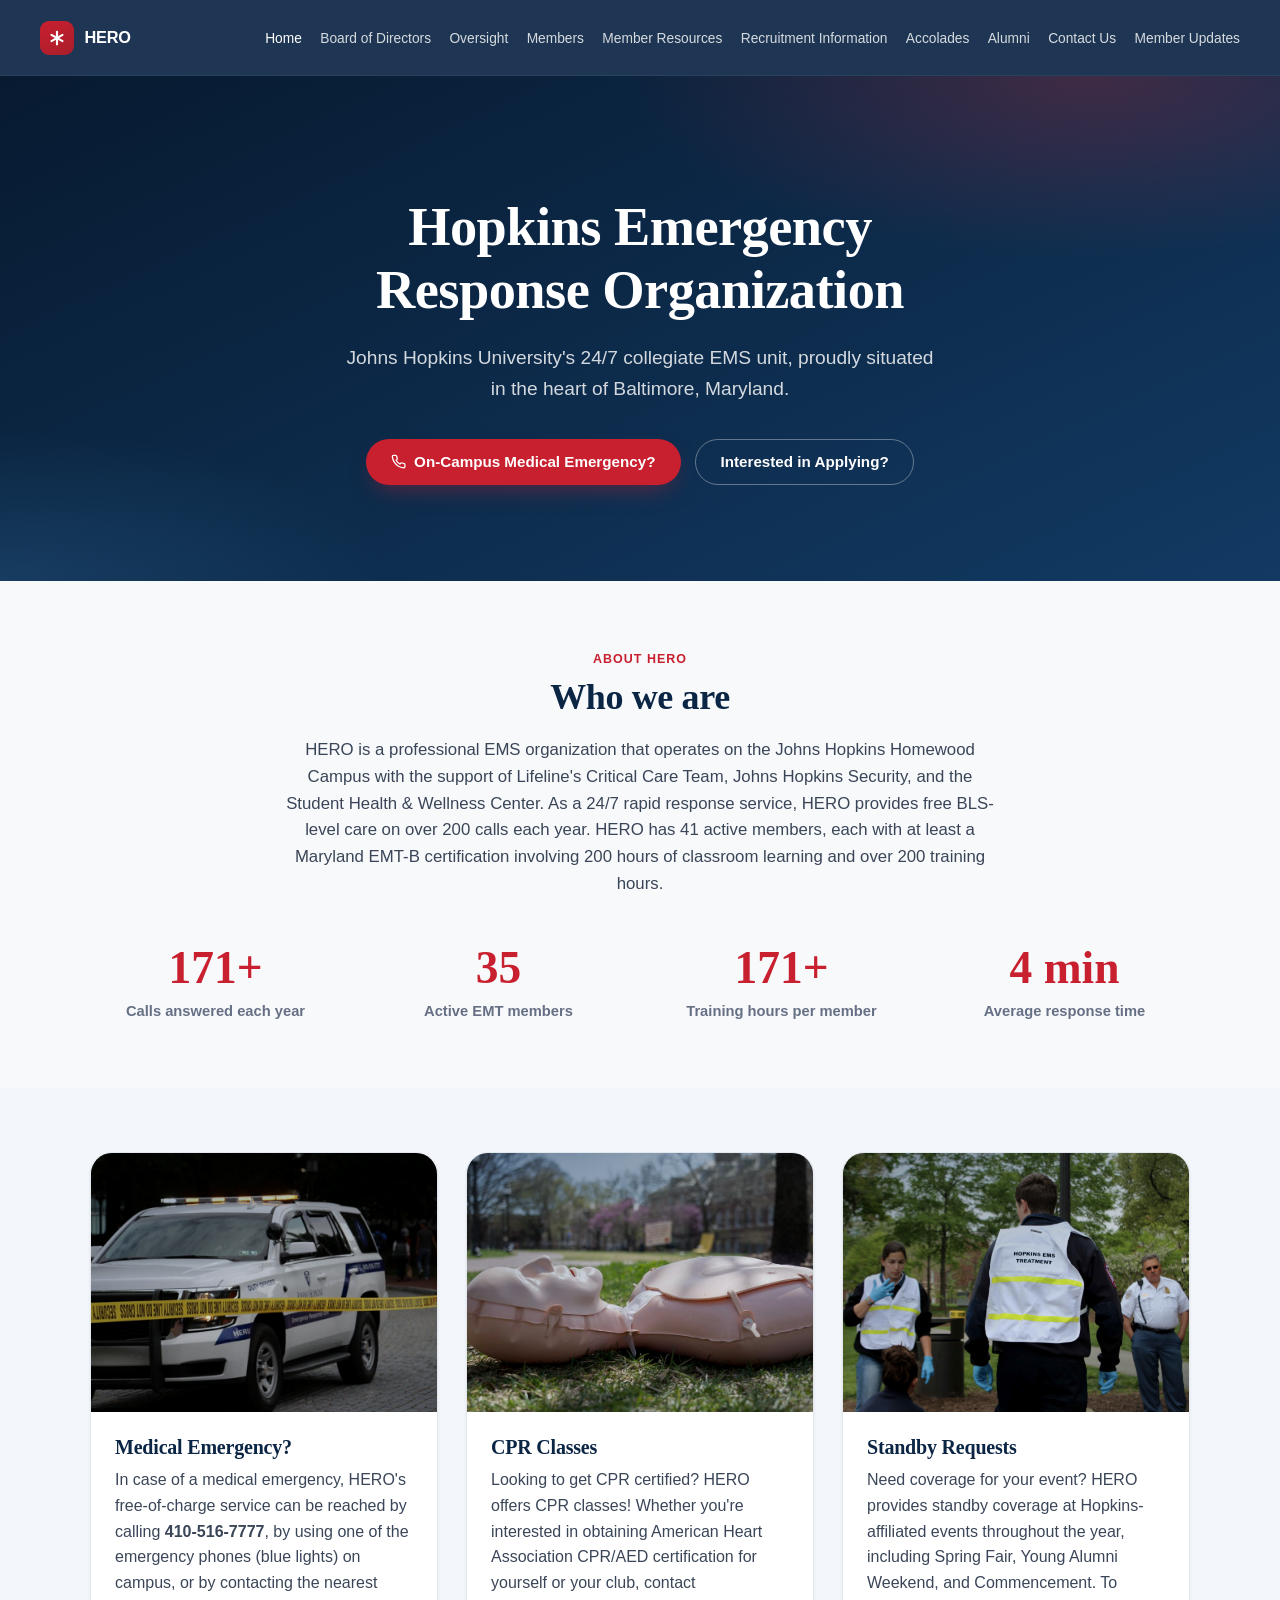
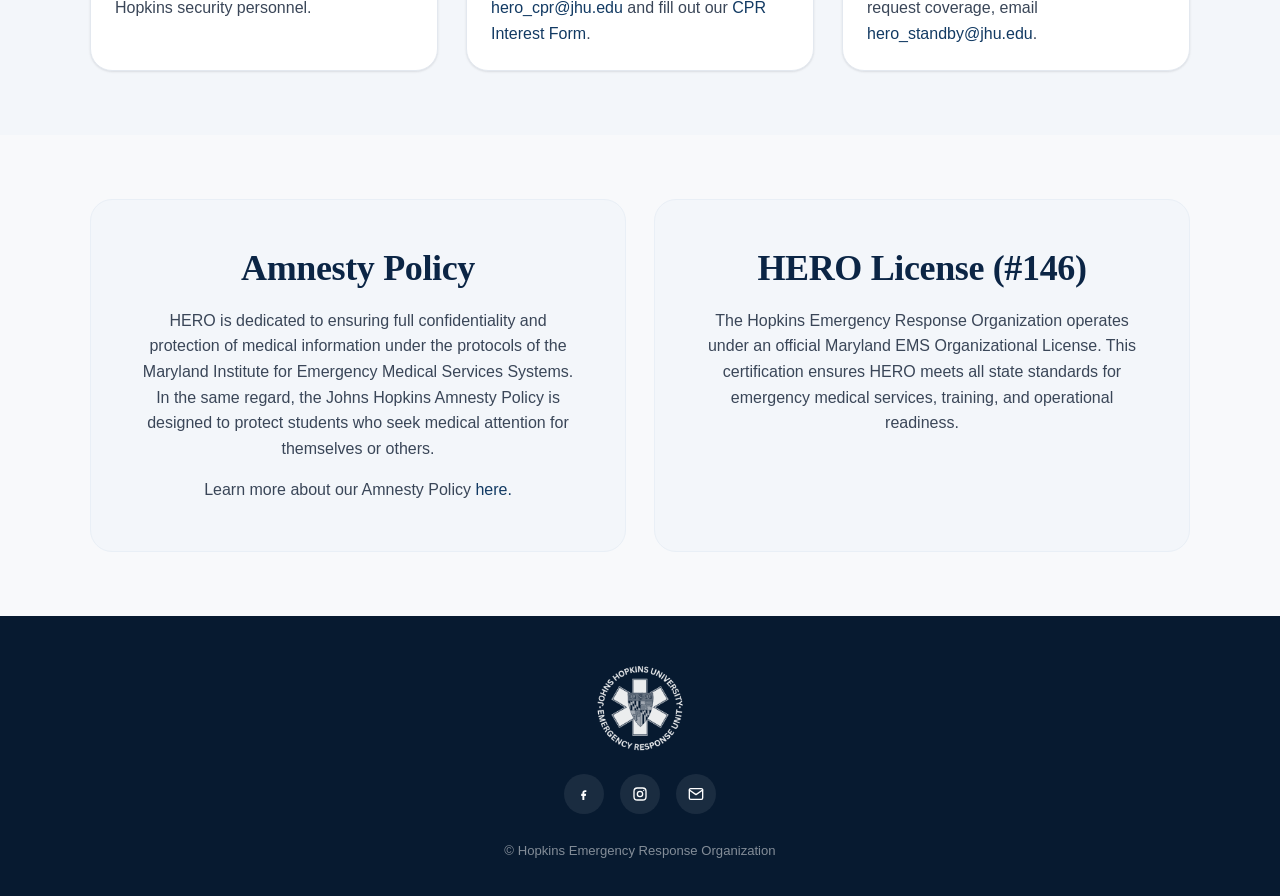
==== commit e41bd926: "Response time stat: 5 min (drop less-than sign) Co-Authored-By: Claude Sonnet 5.5 <noreply@anthropic" ====
--- a/index.html
+++ b/index.html
@@ -80,7 +80,7 @@
           <p class="stat-label">Training hours per member</p>
         </div>
         <div class="stat">
-          <span class="stat-number" data-count-to="5" data-prefix="&lt; " data-suffix=" min">0</span>
+          <span class="stat-number" data-count-to="5" data-suffix=" min">0</span>
           <p class="stat-label">Average response time</p>
         </div>
       </div>
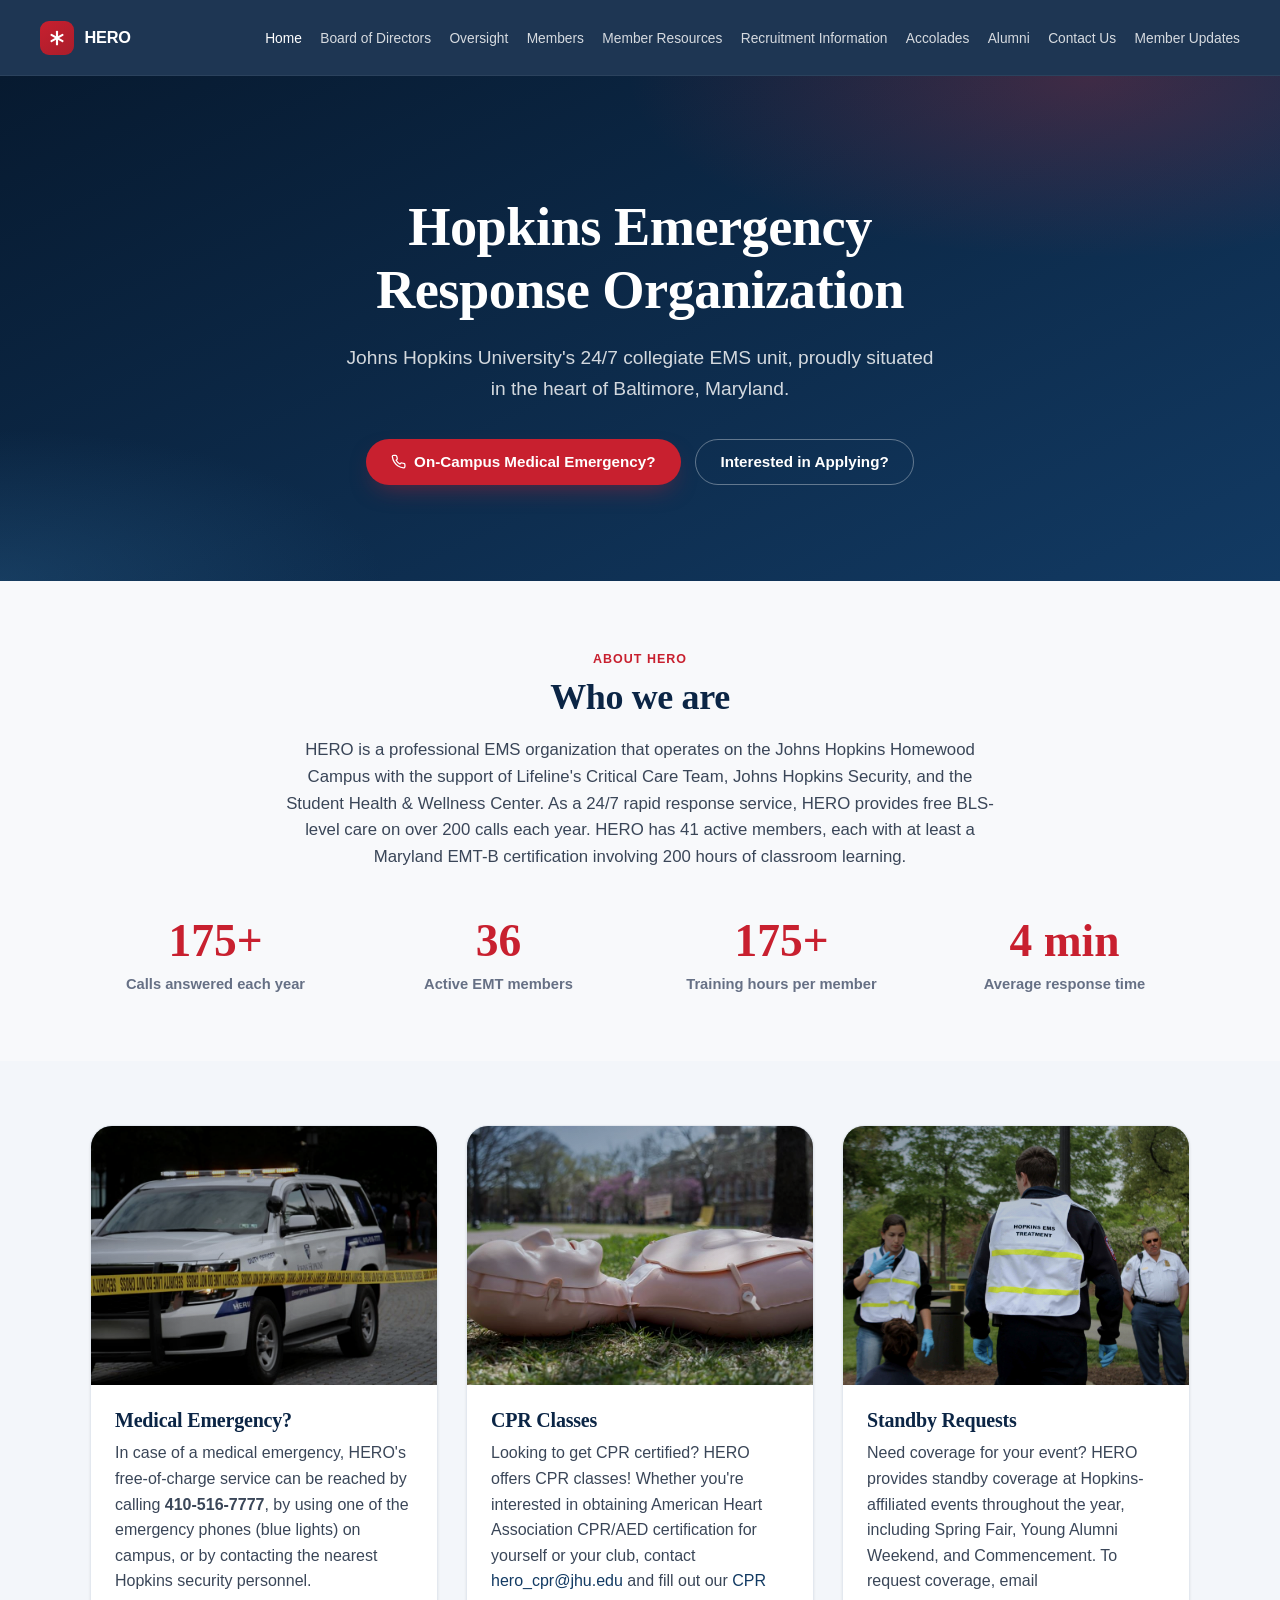
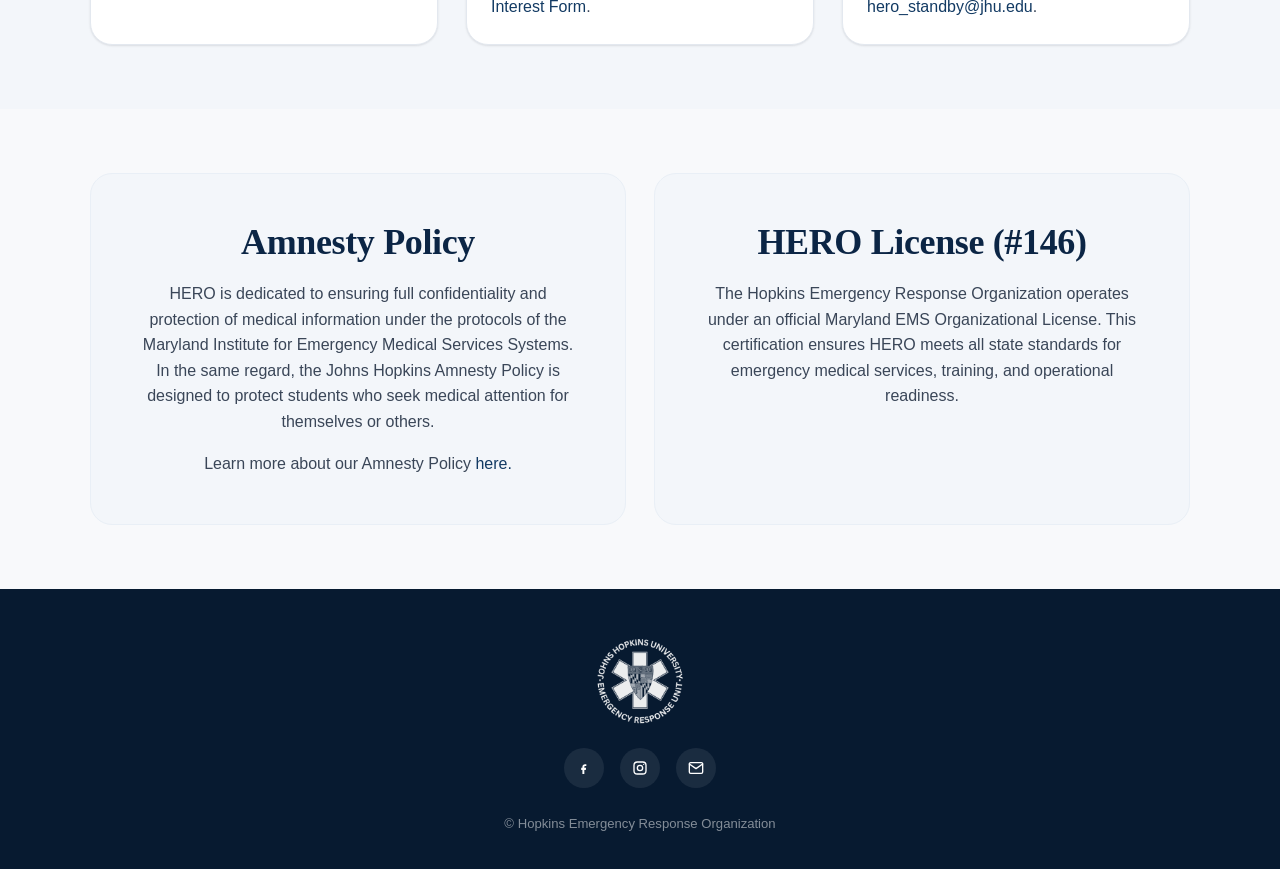
==== commit c07a45c9: "About paragraph: drop training hours clause Co-Authored-By: Claude Sonnet 5.5 <noreply@anthropic.com" ====
--- a/index.html
+++ b/index.html
@@ -63,7 +63,7 @@
           of Lifeline's Critical Care Team, Johns Hopkins Security, and the Student Health &amp; Wellness Center.
           As a 24/7 rapid response service, HERO provides free BLS-level care on over 200 calls each year.
           HERO has 41 active members, each with at least a Maryland EMT-B certification involving
-          200 hours of classroom learning and over 200 training hours.
+          200 hours of classroom learning.
         </p>
       </div>
       <div class="stats-grid">
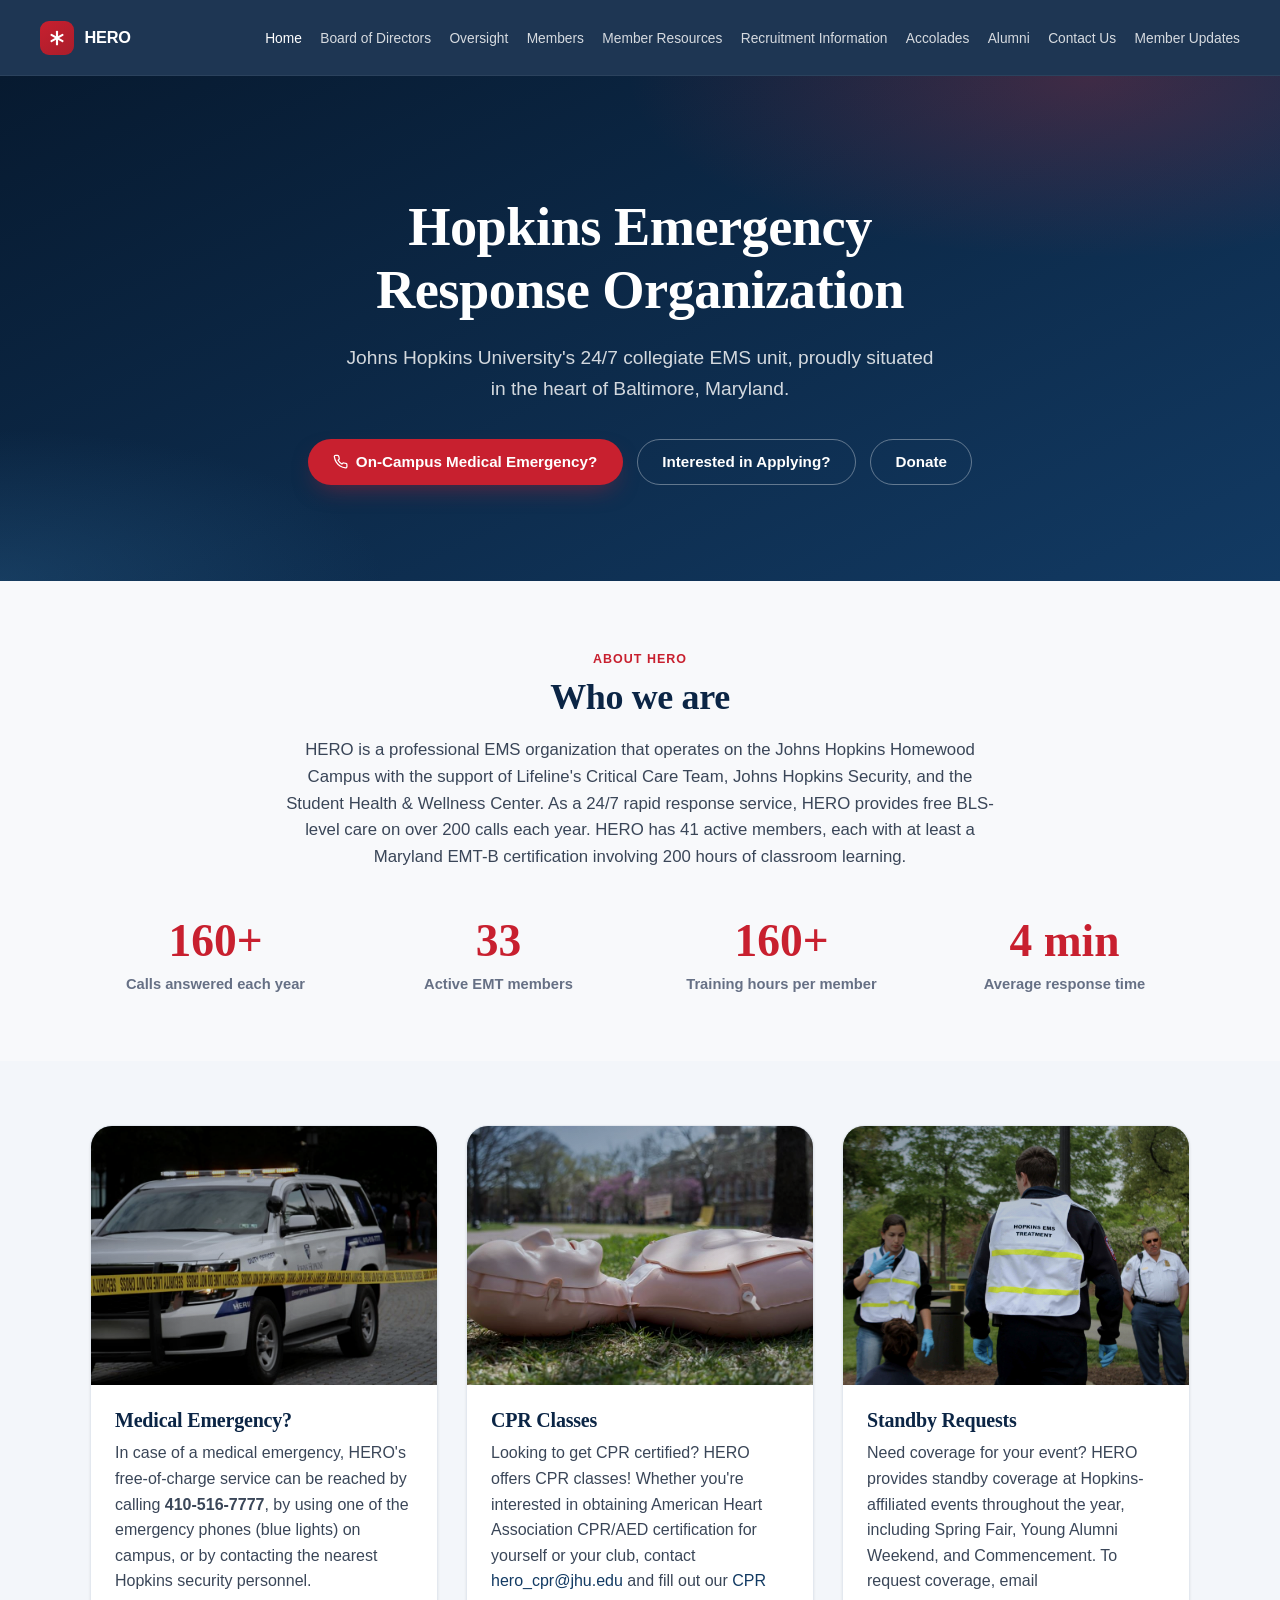
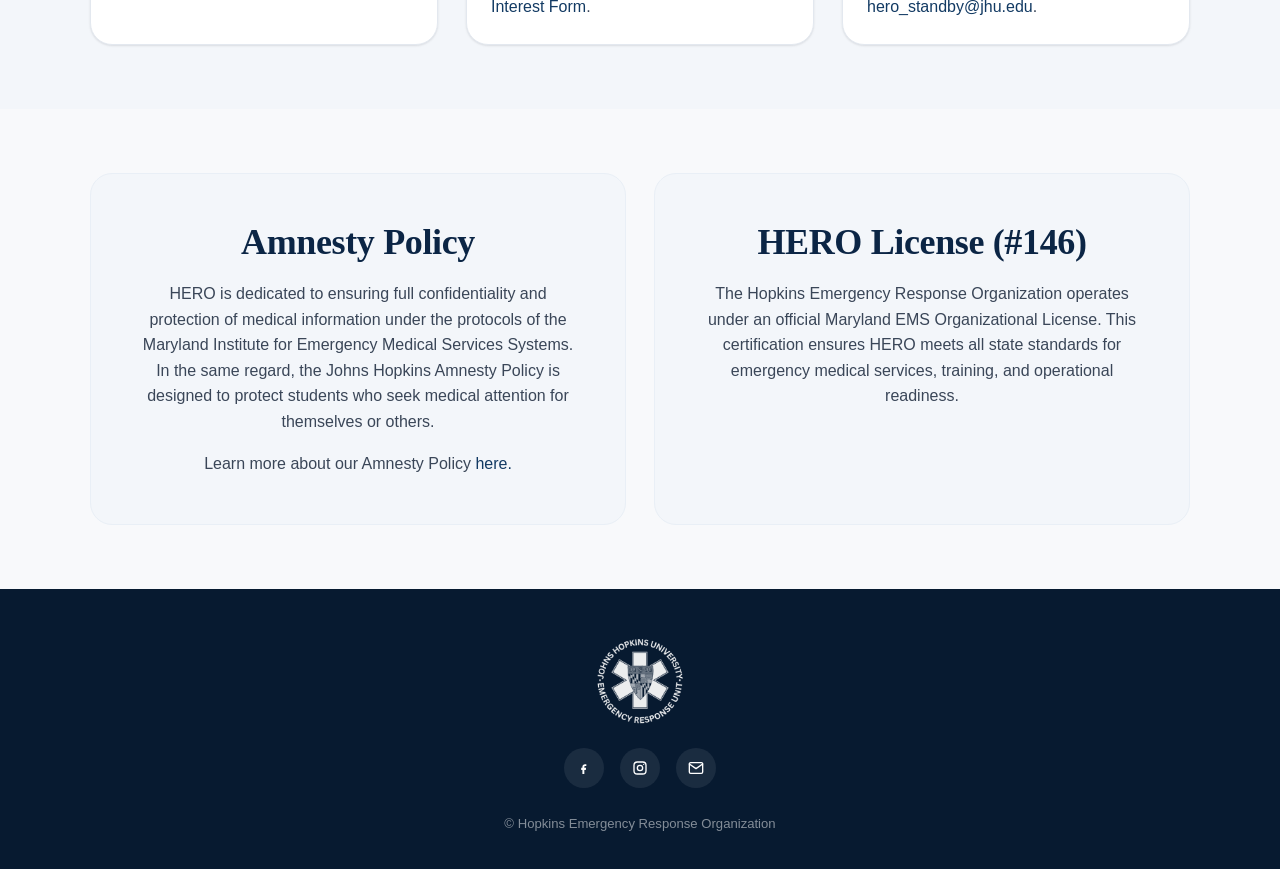
==== commit 24c6c689: "Add Donate button to home page and update donation links Add a Donate button to the home page hero a" ====
--- a/index.html
+++ b/index.html
@@ -48,6 +48,7 @@
           <svg viewBox="0 0 24 24" fill="none" stroke="currentColor" stroke-width="2" stroke-linecap="round" stroke-linejoin="round" style="width:1em;height:1em;vertical-align:-0.125em;display:inline-block;"><path d="M22 16.92v3a2 2 0 0 1-2.18 2 19.79 19.79 0 0 1-8.63-3.07 19.5 19.5 0 0 1-6-6 19.79 19.79 0 0 1-3.07-8.67A2 2 0 0 1 4.11 2h3a2 2 0 0 1 2 1.72c.127.96.361 1.903.7 2.81a2 2 0 0 1-.45 2.11L8.09 9.91a16 16 0 0 0 6 6l1.27-1.27a2 2 0 0 1 2.11-.45c.907.339 1.85.573 2.81.7A2 2 0 0 1 22 16.92z"/></svg> On-Campus Medical Emergency?
         </a>
         <a href="recruitment.html" class="btn btn-outline-light">Interested in Applying?</a>
+        <a href="https://www.givecampus.com/s/c7uphe" class="btn btn-outline-light">Donate</a>
       </div>
     </div>
   </section>
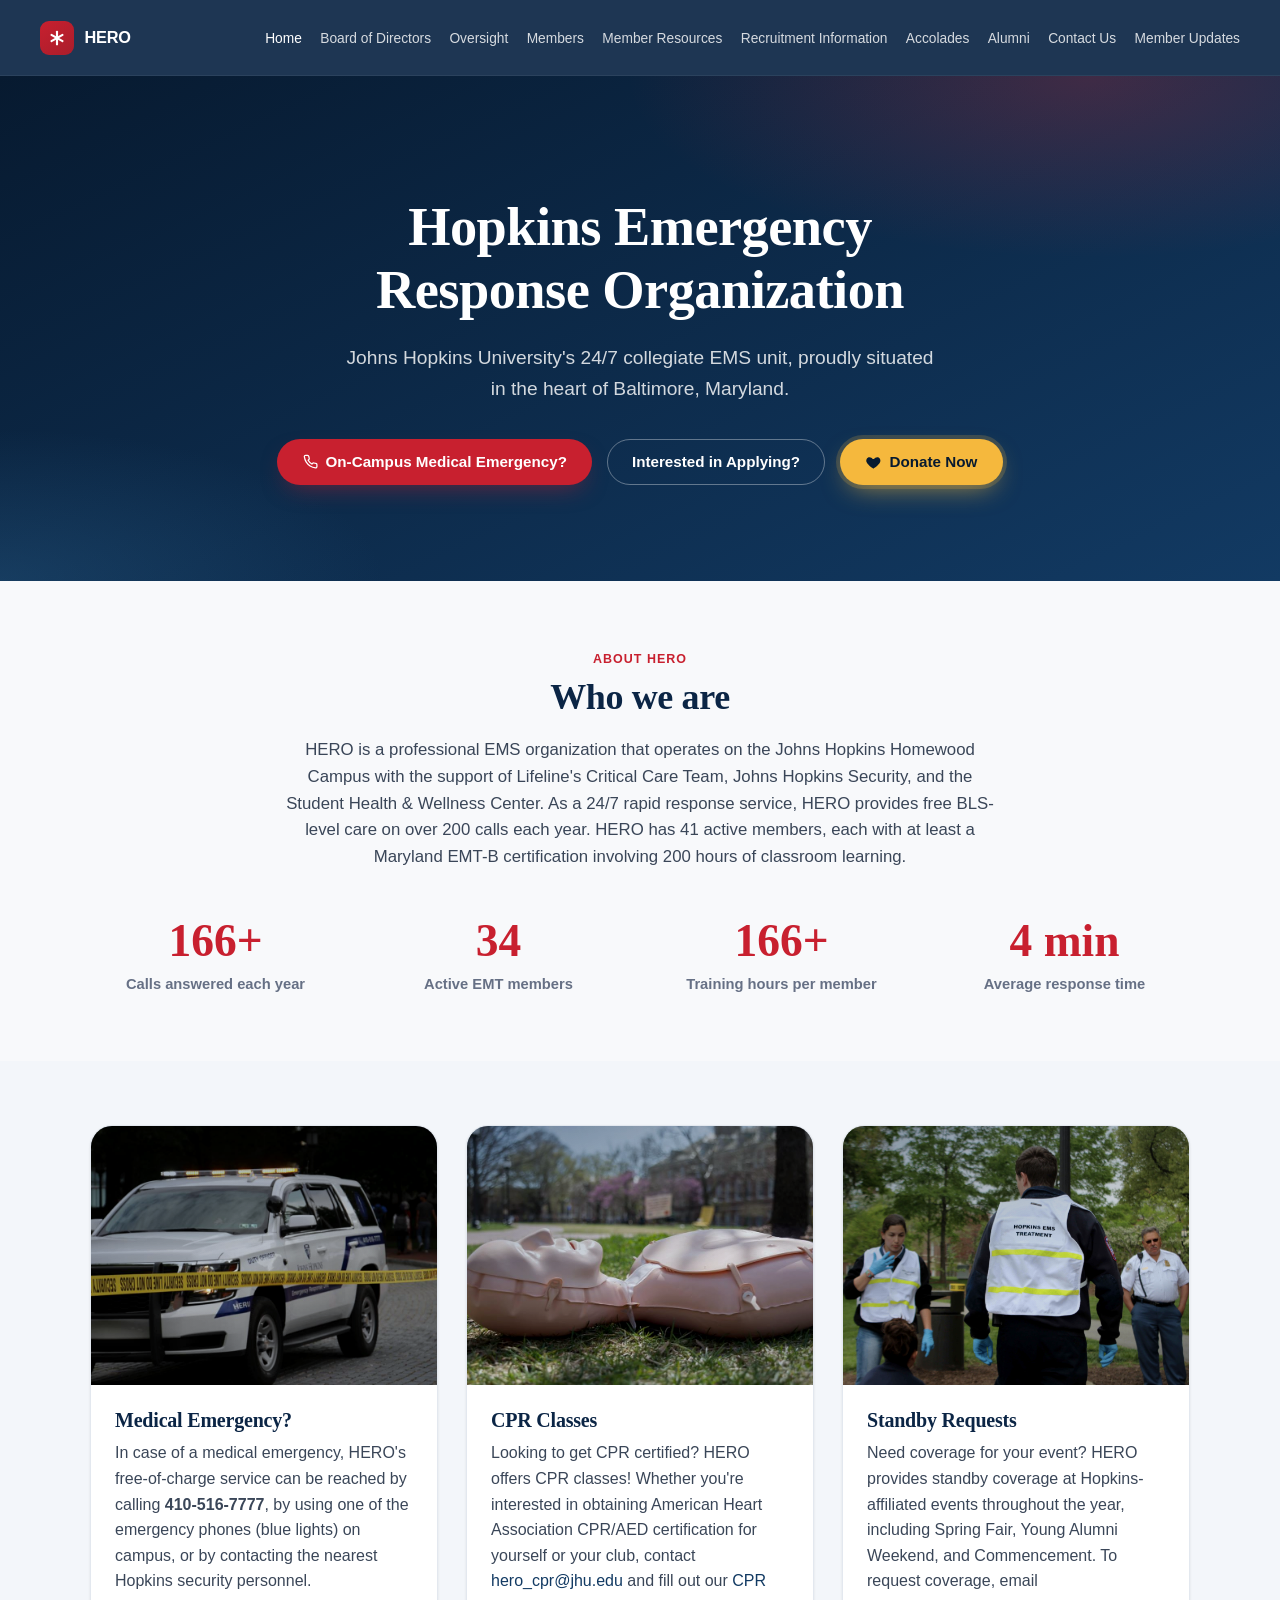
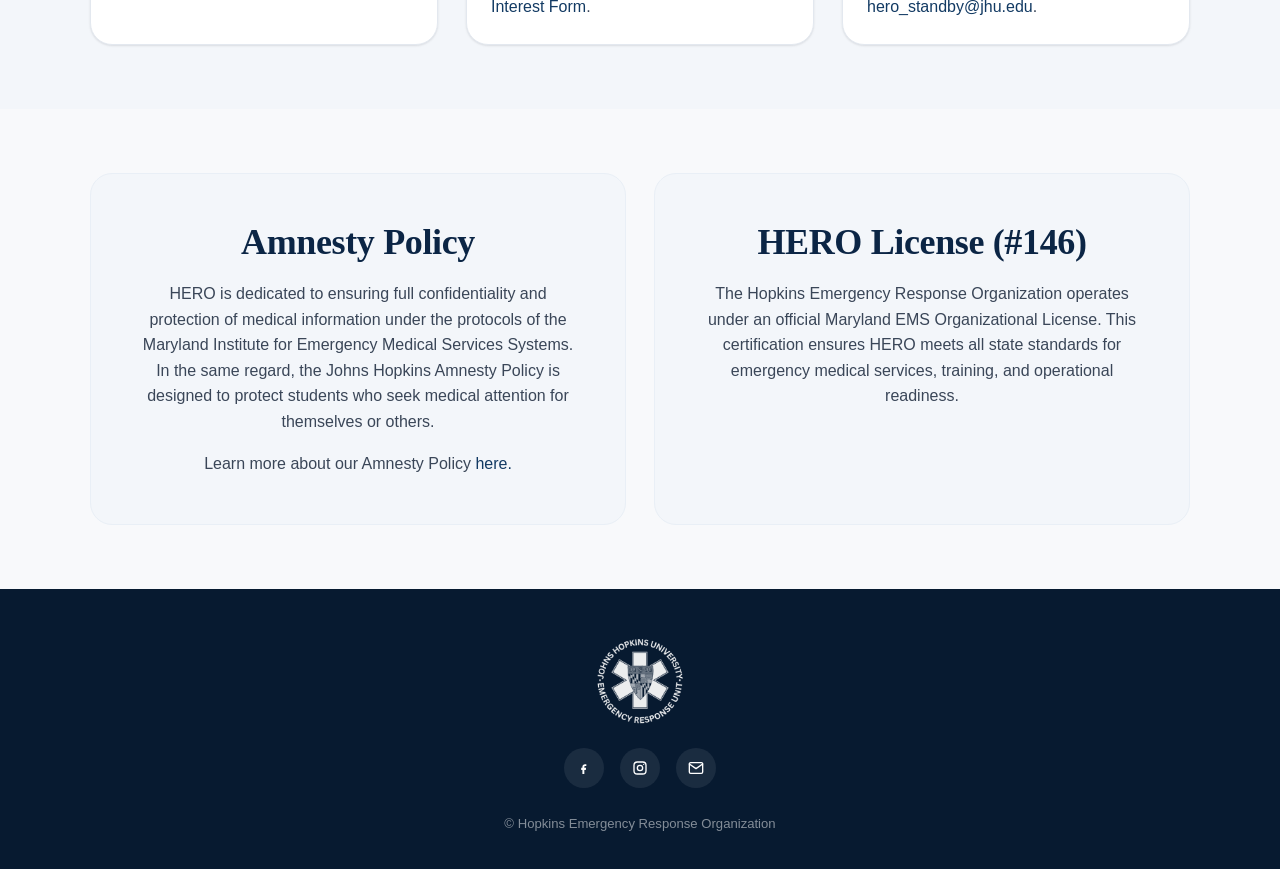
==== commit 2c5cdbfb: "Add dismissible donate banner and make Donate Now buttons stand out Add a closable banner (remembere" ====
--- a/index.html
+++ b/index.html
@@ -48,7 +48,7 @@
           <svg viewBox="0 0 24 24" fill="none" stroke="currentColor" stroke-width="2" stroke-linecap="round" stroke-linejoin="round" style="width:1em;height:1em;vertical-align:-0.125em;display:inline-block;"><path d="M22 16.92v3a2 2 0 0 1-2.18 2 19.79 19.79 0 0 1-8.63-3.07 19.5 19.5 0 0 1-6-6 19.79 19.79 0 0 1-3.07-8.67A2 2 0 0 1 4.11 2h3a2 2 0 0 1 2 1.72c.127.96.361 1.903.7 2.81a2 2 0 0 1-.45 2.11L8.09 9.91a16 16 0 0 0 6 6l1.27-1.27a2 2 0 0 1 2.11-.45c.907.339 1.85.573 2.81.7A2 2 0 0 1 22 16.92z"/></svg> On-Campus Medical Emergency?
         </a>
         <a href="recruitment.html" class="btn btn-outline-light">Interested in Applying?</a>
-        <a href="https://www.givecampus.com/s/c7uphe" class="btn btn-outline-light">Donate</a>
+        <a href="https://www.givecampus.com/s/c7uphe" class="btn btn-donate"><svg viewBox="0 0 24 24" fill="currentColor" aria-hidden="true" style="width:1.1em;height:1.1em;flex:none;"><path d="M12 21s-7.5-4.6-9.6-9.2C.9 8.4 2.7 4.5 6.4 4.5c2 0 3.6 1.1 4.6 2.7h2c1-1.6 2.6-2.7 4.6-2.7 3.7 0 5.5 3.9 4 7.3C19.5 16.4 12 21 12 21z"/></svg> Donate Now</a>
       </div>
     </div>
   </section>
--- a/assets/css/site.css
+++ b/assets/css/site.css
@@ -17,6 +17,9 @@
   --red-600: #c8202f;
   --red-500: #d9313f;
   --red-100: #fbe7e8;
+
+  --gold-500: #f5b83d;
+  --gold-400: #f8c963;
 
   --ink: #101828;
   --ink-soft: #3a4658;
@@ -328,6 +331,51 @@
 .btn-outline-light { background: transparent; color: #fff; border-color: rgba(255, 255, 255, .35); }
 .btn-outline-light:hover { border-color: #fff; color: #fff; }
 
+.btn-donate {
+  background: var(--gold-500);
+  color: var(--navy-950);
+  font-weight: 700;
+  box-shadow: 0 10px 26px -8px rgba(245, 184, 61, .65), 0 0 0 4px rgba(245, 184, 61, .18);
+}
+.btn-donate:hover { background: var(--gold-400); color: var(--navy-950); box-shadow: 0 14px 30px -8px rgba(245, 184, 61, .8), 0 0 0 5px rgba(245, 184, 61, .25); }
+
+/* ---------- Dismissible promo banner ---------- */
+.promo-banner { background: var(--navy-950); color: #fff; border-bottom: 3px solid var(--gold-500); }
+.promo-banner[hidden] { display: none; }
+.promo-banner .promo-inner {
+  display: flex;
+  align-items: center;
+  justify-content: center;
+  gap: .75rem 1.5rem;
+  flex-wrap: wrap;
+  padding-block: .85rem;
+  padding-right: 2.5rem;
+  position: relative;
+}
+.promo-banner p { margin: 0; font-size: .98rem; color: rgba(255, 255, 255, .92); }
+.promo-banner p strong { color: var(--gold-400); }
+.promo-banner .btn { padding: .55em 1.2em; font-size: .88rem; }
+.promo-close {
+  position: absolute;
+  top: 50%;
+  right: 0;
+  transform: translateY(-50%);
+  width: 2rem;
+  height: 2rem;
+  border-radius: 50%;
+  border: 0;
+  background: transparent;
+  color: rgba(255, 255, 255, .8);
+  font-size: 1.5rem;
+  line-height: 1;
+  cursor: pointer;
+}
+.promo-close:hover { background: rgba(255, 255, 255, .12); color: #fff; }
+.promo-close:focus-visible { outline: 2px solid var(--gold-400); outline-offset: 2px; }
+@media (max-width: 640px) {
+  .promo-banner .promo-inner { justify-content: flex-start; padding-right: 2.75rem; }
+}
+
 .btn-sm { padding: .6em 1.2em; font-size: .85rem; }
 
 .btn-group { display: flex; flex-wrap: wrap; gap: .9rem; }
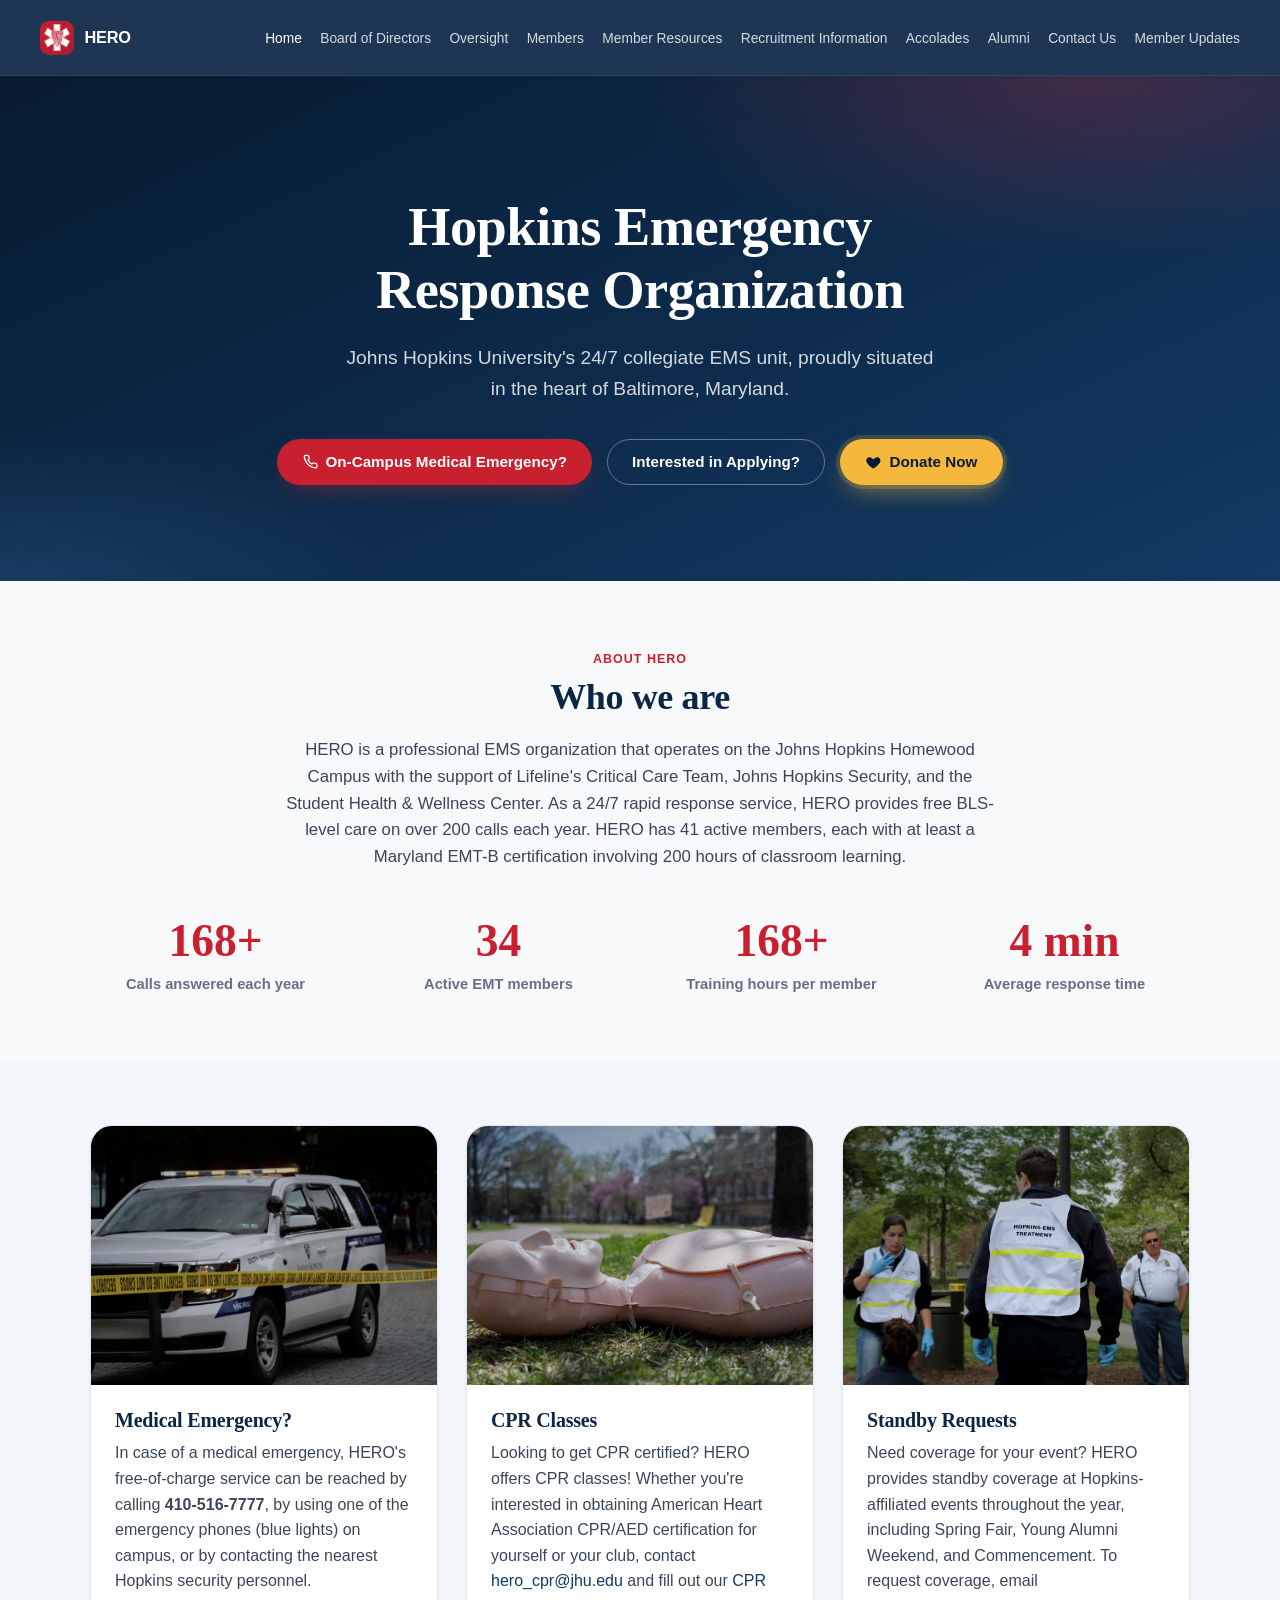
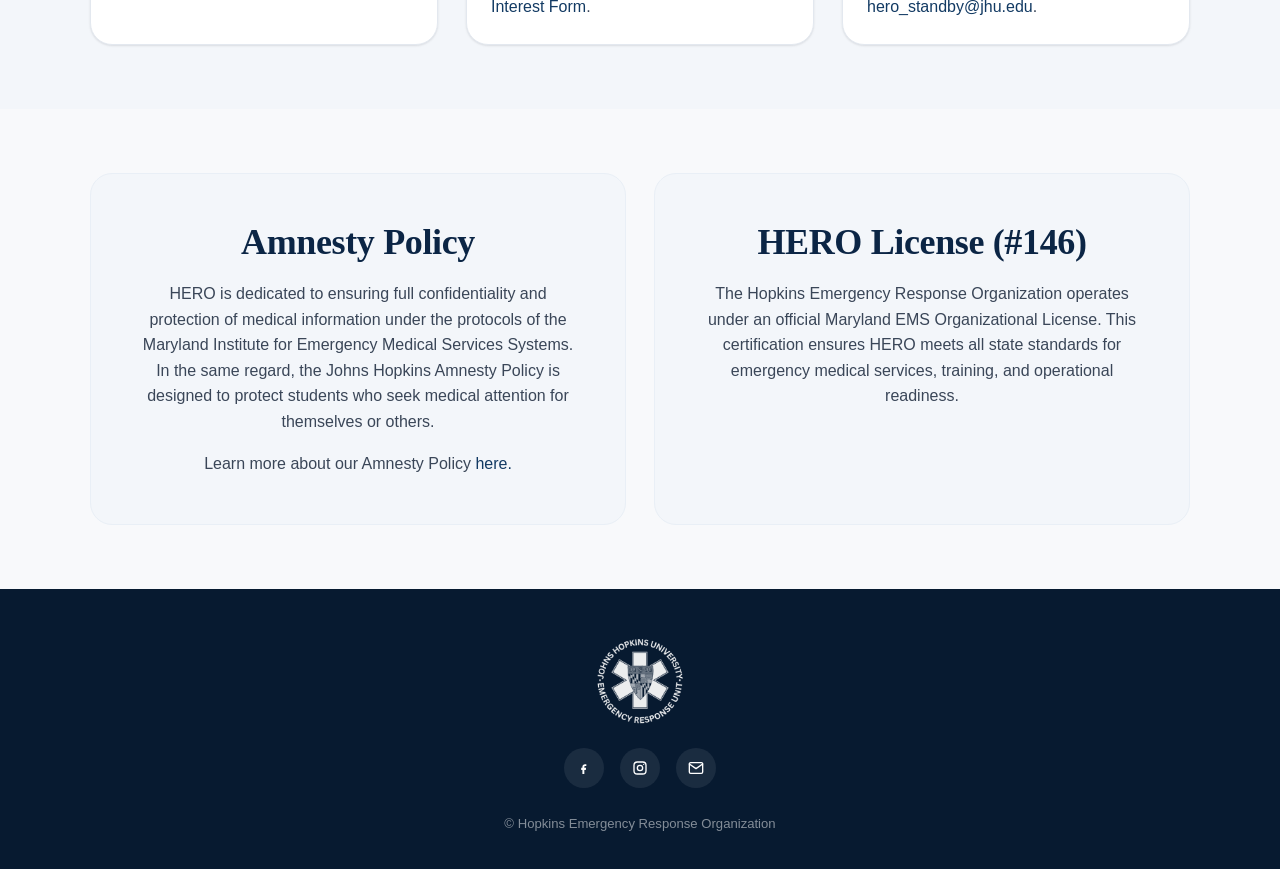
==== commit 2c922ee0: "Use the HERO logo star in the red header icon Co-Authored-By: Claude Sonnet 5.5 <noreply@anthropic.c" ====
--- a/index.html
+++ b/index.html
@@ -13,7 +13,7 @@
   <header class="site-header">
     <div class="container">
       <a href="index.html" class="brand">
-        <span class="mark"><svg viewBox="0 0 24 24" fill="currentColor" style="width:1em;height:1em;vertical-align:-0.125em;display:inline-block;"><rect x="10.4" y="1" width="3.2" height="22" rx="1.4"/><rect x="10.4" y="1" width="3.2" height="22" rx="1.4" transform="rotate(60 12 12)"/><rect x="10.4" y="1" width="3.2" height="22" rx="1.4" transform="rotate(120 12 12)"/></svg></span>
+        <span class="mark"><img src="images/HERO-mark-white.png" alt="" width="26" height="26" /></span>
         <span class="brand-full">Hopkins Emergency Response Organization</span><span class="brand-short">HERO</span>
       </a>
       <button class="nav-toggle" type="button" aria-label="Toggle menu" aria-expanded="false">
--- a/assets/css/site.css
+++ b/assets/css/site.css
@@ -841,3 +841,33 @@
   .bio-card .bio-body { padding: 1.4rem; }
   .card-grid.cols-4 { grid-template-columns: repeat(auto-fit, minmax(150px, 1fr)); }
 }
+
+/* ---------- Phone-only readability fixes (no effect above 640px) ---------- */
+@media (max-width: 640px) {
+  /* Menu links: larger text and tap area */
+  .site-nav a { font-size: 1rem; padding-block: 1rem; }
+
+  /* Small labels were 12-13px; bring them up to ~14px */
+  .eyebrow,
+  .bio-card .bio-role,
+  .team-card h3,
+  .class-group h4 { font-size: .875rem; }
+  .bio-card .bio-email { font-size: .9rem; }
+  .person-card .person-sub { font-size: .9rem; }
+  .countdown .unit .lbl { font-size: .8rem; }
+  .tab-nav a { font-size: .95rem; }
+  .site-footer .copyright { font-size: .875rem; }
+  .carousel-caption { font-size: .8rem; }
+
+  /* Bio text at normal body size */
+  .bio-card p { font-size: 1rem; }
+
+  /* Landscape photo box was cutting off the tops of heads; anchor the crop near the top */
+  .bio-card .bio-photo img { object-position: center 15%; }
+
+  /* Stacked home/page banner buttons: same width so they line up */
+  .hero .btn-group .btn { width: 100%; }
+}
+
+/* Header logo: white Star of Life image inside the red square */
+.brand .mark img { width: 78%; height: 78%; object-fit: contain; display: block; }
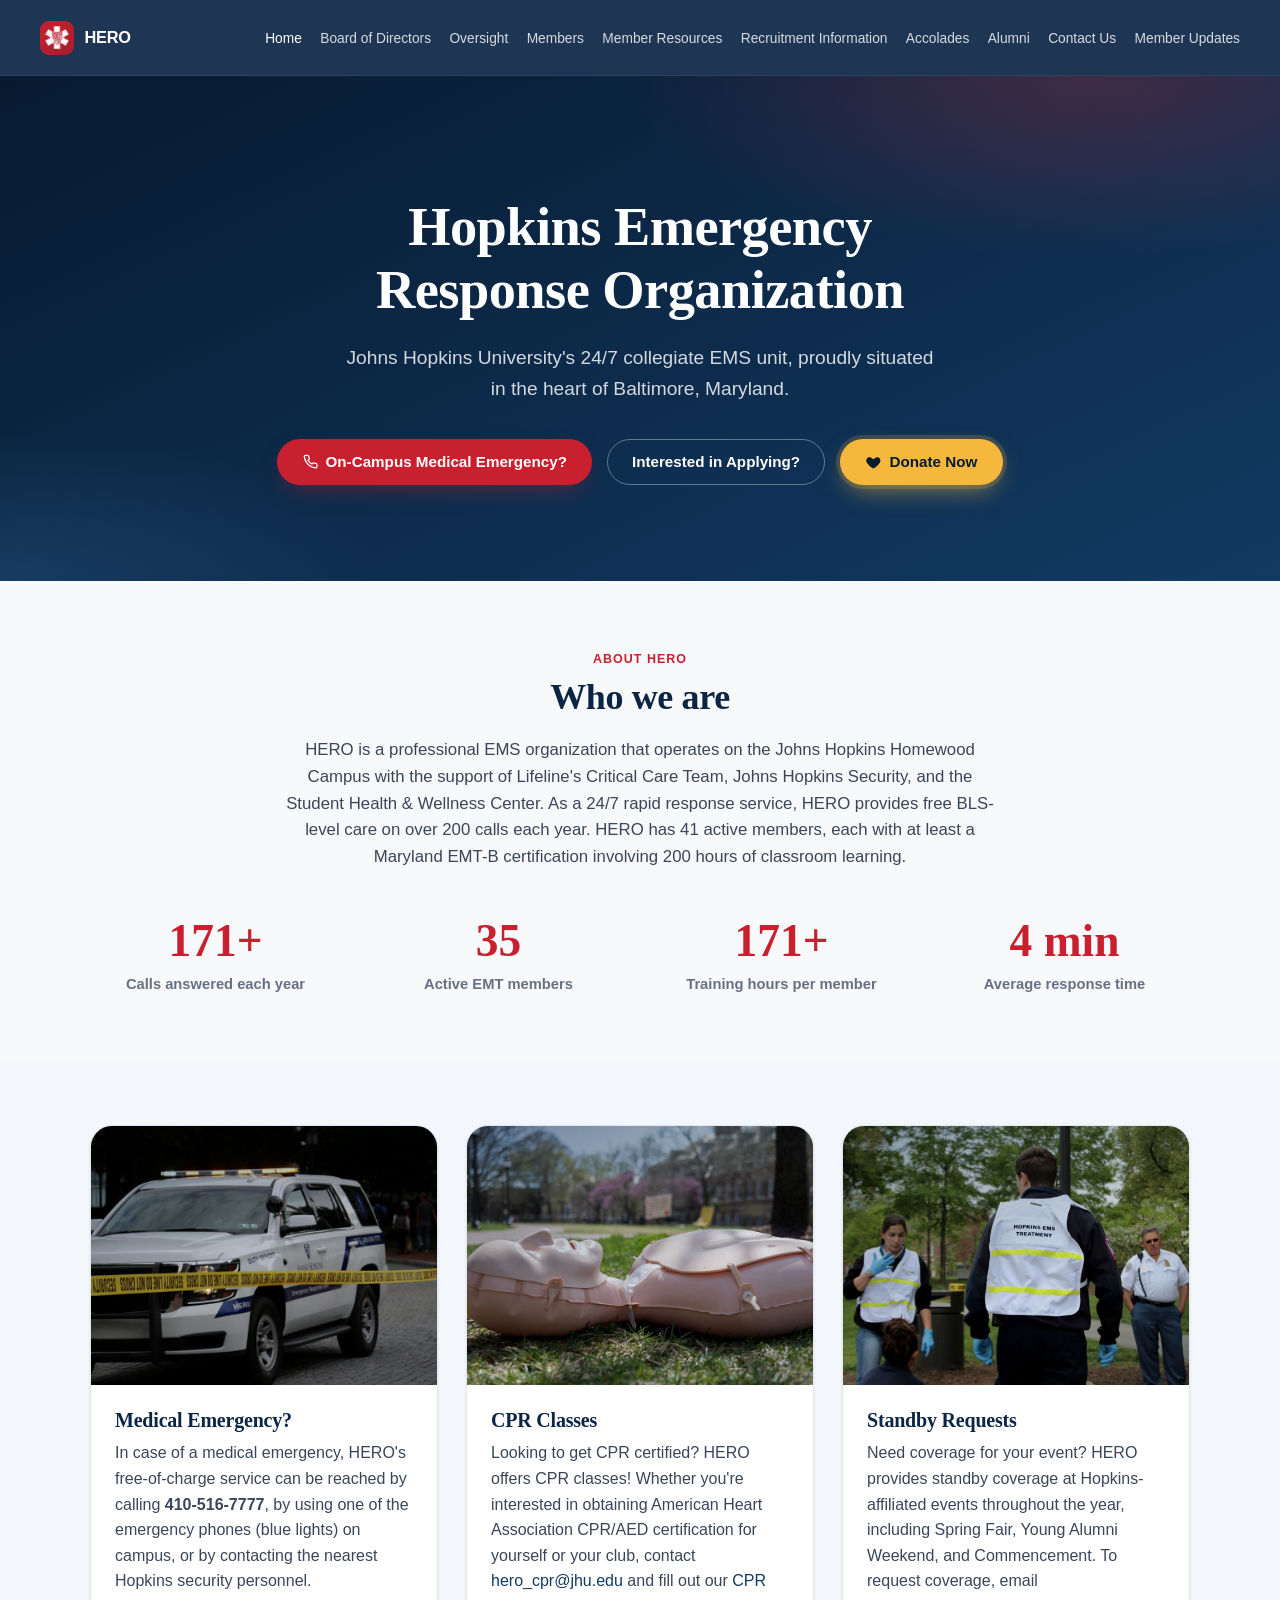
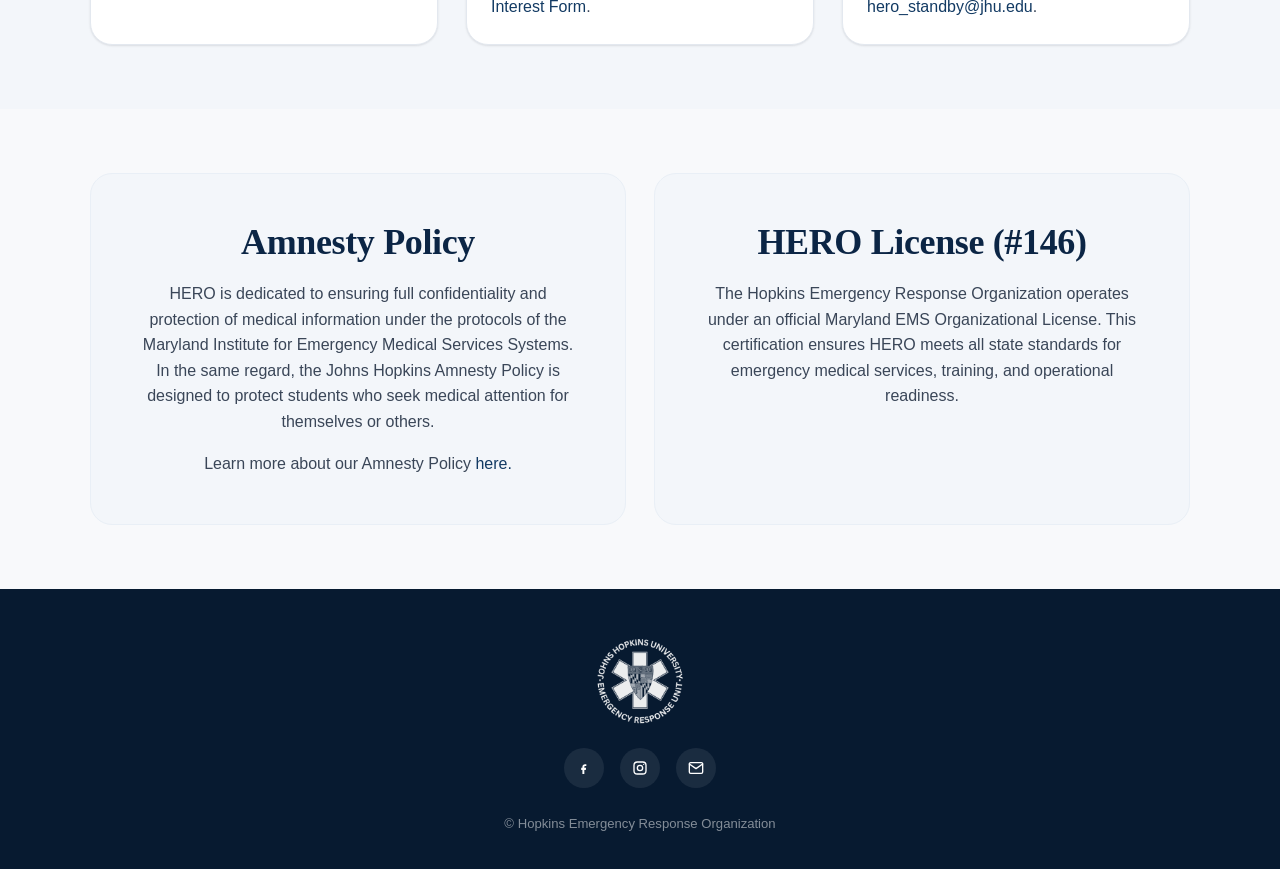
==== commit 541a7301: "Slightly smaller header star and add matching favicon Co-Authored-By: Claude Sonnet 5.5 <noreply@ant" ====
--- a/index.html
+++ b/index.html
@@ -5,6 +5,9 @@
   <title>Hopkins Emergency Response Organization</title>
   <meta name="viewport" content="width=device-width, initial-scale=1" />
   <meta name="description" content="HERO is Johns Hopkins University's 24/7 collegiate EMS unit, proudly situated in the heart of Baltimore, Maryland." />
+    <link rel="icon" type="image/png" sizes="32x32" href="images/favicon-32.png" />
+  <link rel="icon" href="favicon.ico" sizes="any" />
+  <link rel="apple-touch-icon" href="images/apple-touch-icon.png" />
   <link rel="stylesheet" href="assets/css/site.css" />
 </head>
 <body>
--- a/assets/css/site.css
+++ b/assets/css/site.css
@@ -870,4 +870,4 @@
 }
 
 /* Header logo: white Star of Life image inside the red square */
-.brand .mark img { width: 78%; height: 78%; object-fit: contain; display: block; }
+.brand .mark img { width: 70%; height: 70%; object-fit: contain; display: block; }
